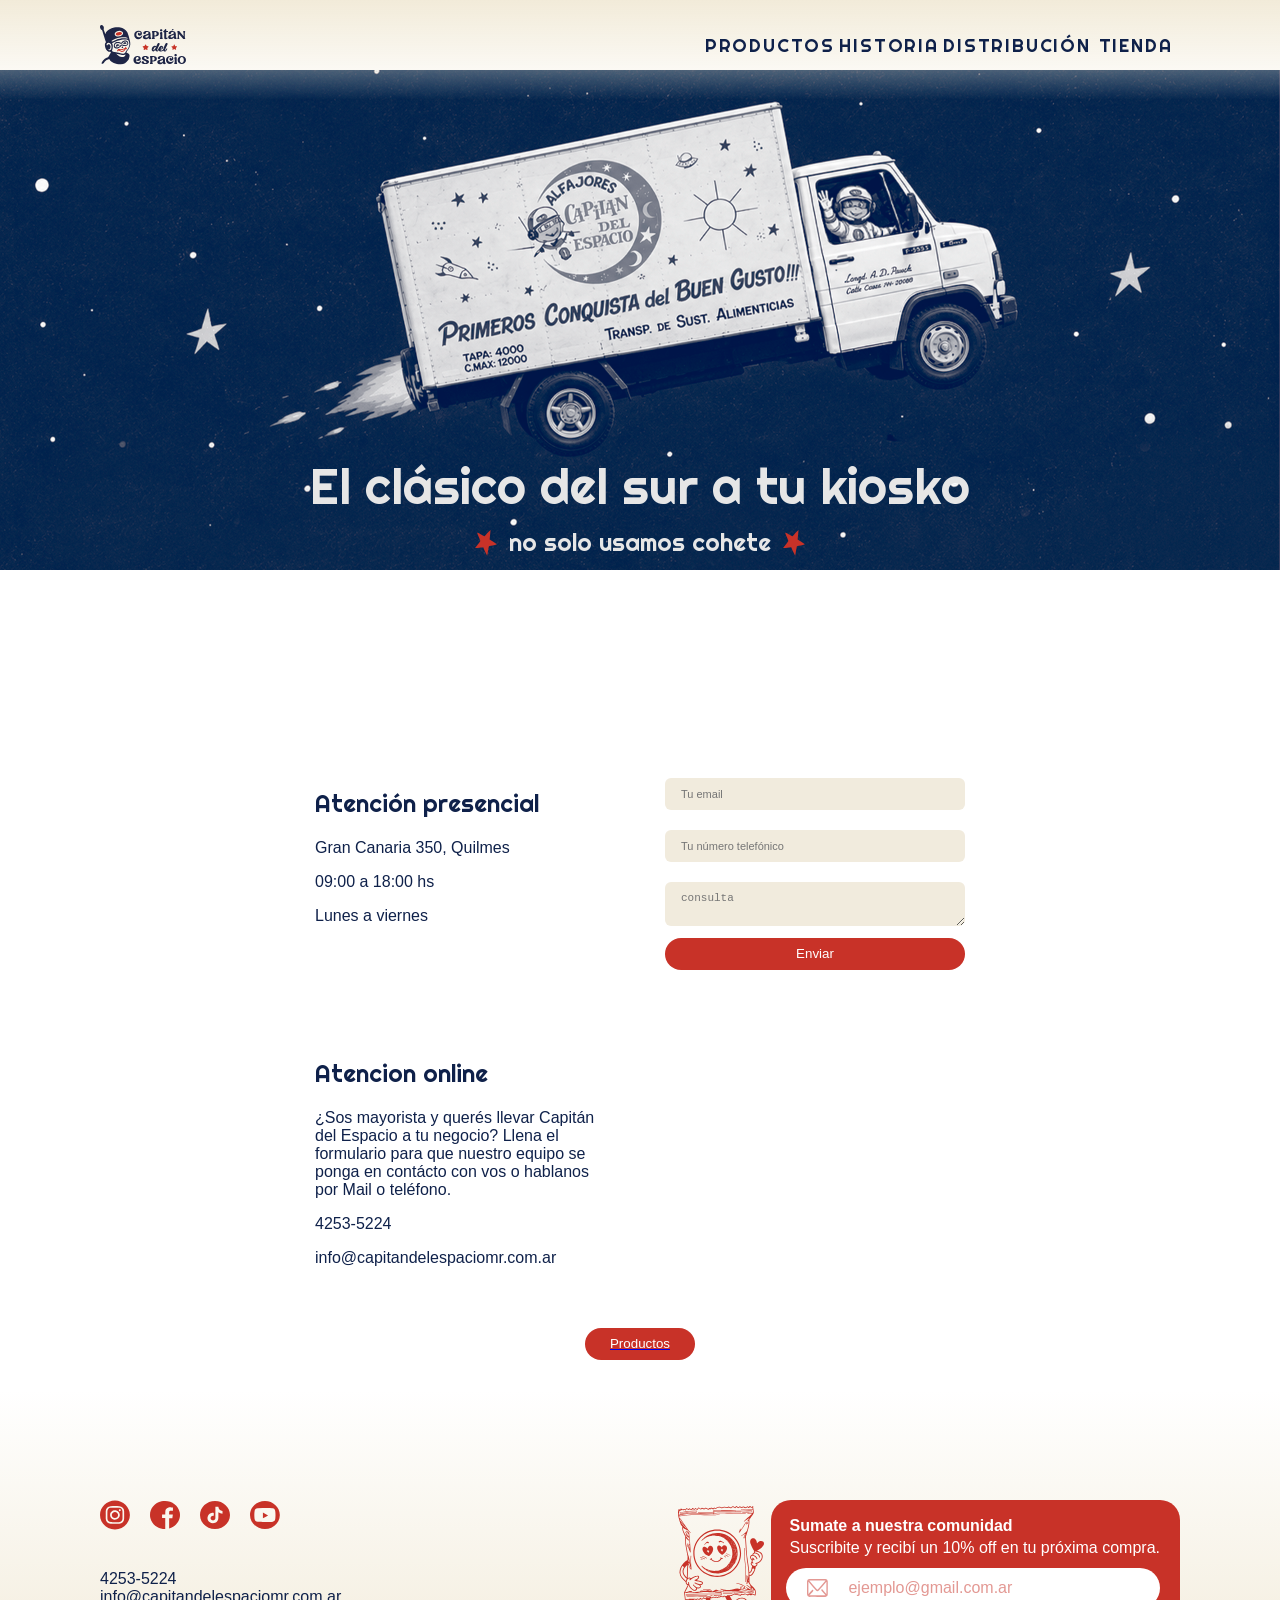
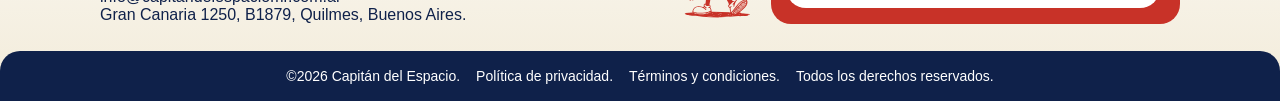
==== distribucion.html @ 0f1c4c7e "agrego pagina distribucion" ====
<!DOCTYPE html>
<html lang="es">

<head>
    <meta charset="UTF-8">
    <meta name="viewport" content="width=device-width, initial-scale=1">
    <title>Registro | Capitán del Espacio</title>
    <link rel="stylesheet" href="estilos.css">
    <link rel="icon" type="image/x-icon" href="images/favicon-cde.ico">
</head>

<body class="distribucion">

    <header class="encabezado" id="encabezado">
        <div class="encabezado-interior">

            <!-- Menú hamburguesa (responsive) -->
            <input class="encabezado-casilla" type="checkbox" id="casilla-menu" aria-controls="panel">
            <label class="encabezado-menu" for="casilla-menu" aria-label="Abrir o cerrar menú"></label>

            <!-- Logo -->
            <a class="encabezado-logo" href="index.html" aria-label="Capitán del Espacio - Inicio">
                <img src="images/svg/logo-header.svg" alt="Capitán del Espacio" width="129" height="60">
            </a>

            <!-- navegación-->
            <div class="panel" id="panel">
                <!-- Navegación -->
                <nav class="navegacion" aria-label="Principal">
                    <ul class="navegacion-lista">
                        <!-- acá después hay que cambiar el href por los archivos de productos, historia y distribución -->
                        <li><a class="navegacion-enlace navegacion-enlace-productos" href="#">Productos</a></li>
                        <li><a class="navegacion-enlace navegacion-enlace-historia" href="#">Historia</a></li>
                        <li><a class="navegacion-enlace navegacion-enlace-distribucion" href="#">Distribución</a></li>
                        <li><a class="navegacion-enlace navegacion-enlace-tienda" href="tienda.html">Tienda</a></li>
                    </ul>
                </nav>
            </div>
    </header>

    <main>
        <section class="hero-distribucion">
            <img class="hero-distribucion-imagen" src="images/distribucion/distribución.png" alt="distribucion"
                width="1920" height="570">
            <div class="hero-distribucion-titulos">
                <h1 class="hero-distribucion-titulo"> El clásico del sur a tu kiosko
                </h1>
                <h2 class="hero-distribucion-subtitulo">no solo usamos cohete</h2>
            </div>
        </section>

        <section class=atencion-al-cliente>
            <article class="atencion presencial">
                <h2>Atención presencial</h2>
                <p>Gran Canaria 350, Quilmes</p>
                <p>09:00 a 18:00 hs</p>
                <p>Lunes a viernes</p>
            </article>
            <article class="form-distribucion">
                <form class="form-consulta" method="post"
                    action="mailto:info@capitandelespaciomr.com.ar?subject=email enviado desde el formulario"
                    target="_blank" enctype="text/plain">

                    <label for="Nombre"></label>
                    <input type="text" placeholder="Tu email" name="email" id="email" maxlength="30">

                    <label for="numero"> </label>
                    <input type="text" name="numero" placeholder="Tu número telefónico" id="numero" maxlength="30">

                    <Label for="consulta"></Label>
                    <textarea name="consulta" placeholder="consulta" id="Tu consulta"></textarea>

                    <button type="submit">Enviar</button>

                </form>
            </article>

            <article class="atencion-presencial">
                <h2>Atencion online</h2>
                <p>¿Sos mayorista y querés llevar Capitán del Espacio a tu negocio? Llena el formulario para que nuestro
                    equipo se ponga en contácto con vos o hablanos por Mail o teléfono.</p>
                <p>4253-5224</p>
                <p>info@capitandelespaciomr.com.ar</p>
            </article>

            <article class="mapa">
                <iframe
                    src="https://www.google.com/maps/embed?pb=!1m18!1m12!1m3!1d3257.6410158248395!2d-58.270050784568554!3d-34.716803081718595!2m3!1f0!2f0!3f0!3m2!1i1024!2i768!4f13.1!3m3!1m2!1s0x95a32e11c82b879b%3A0xffa8ea4e97c471ab!2sGran%20Canaria%20350%2C%20B1878%20Quilmes%2C%20Provincia%20de%20Buenos%20Aires!5e1!3m2!1ses-419!2sar!4v1793679943104!5m2!1ses-419!2sar"
                    width="300px" height="200" style="border:0;" allowfullscreen="" loading="lazy"
                    referrerpolicy="strict-origin-when-cross-origin">
                </iframe>
            </article>
        </section>

        <section class="productos">
            <a href="productos.html">
                <button class="button-productos">Productos</button>
            </a>
        </section>

    </main>

    <footer class="footer">
        <div class="footer-contenido">

            <!-- Redes y datos de contacto -->
            <div class="footer-info">
                <ul class="footer-redes">
                    <li><a class="footer-redes-enlace footer-redes-instagram" href="#" aria-label="Instagram"></a></li>
                    <li><a class="footer-redes-enlace footer-redes-facebook" href="#" aria-label="Facebook"></a></li>
                    <li><a class="footer-redes-enlace footer-redes-tiktok" href="#" aria-label="TikTok"></a></li>
                    <li><a class="footer-redes-enlace footer-redes-youtube" href="#" aria-label="YouTube"></a></li>
                </ul>

                <address class="footer-contacto">
                    <p>4253-5224</p>
                    <p>info@capitandelespaciomr.com.ar</p>
                    <p>Gran Canaria 1250, B1879, Quilmes, Buenos Aires.</p>
                </address>
            </div>

            <!-- Suscripción -->
            <div class="footer-suscripcion">
                <img class="footer-alfajor" src="images/svg/ilus-alfajor-footer.svg" alt="" width="93" height="121">

                <div class="footer-comunidad">
                    <p class="footer-comunidad-titulo">Sumate a nuestra comunidad</p>
                    <p class="footer-comunidad-texto">Suscribite y recibí un 10% off en tu próxima compra.</p>

                    <form class="footer-formulario" action="mailto:info@capitandelespaciomr.com.ar" method="get">
                        <input type="hidden" name="subject" value="Suscripción a la comunidad">
                        <label class="oculto-visual" for="campo-correo">Tu correo electrónico</label>
                        <input class="footer-formulario-campo" id="campo-correo" type="email" name="body"
                            placeholder="ejemplo@gmail.com.ar" autocomplete="email" required>
                    </form>
                </div>
            </div>
        </div>

        <!-- Legales -->
        <div class="footer-legales">
            <p class="footer-legales-texto">©2026 Capitán del Espacio.</p>
            <a class="footer-legales-enlace" href="#">Política de privacidad.</a>
            <a class="footer-legales-enlace" href="#">Términos y condiciones.</a>
            <a class="footer-legales-enlace" href="#">Todos los derechos reservados.</a>
        </div>
    </footer>
---- estilos.css ----
@charset "UTF-8";

/* FUENTES*/

@font-face {
  font-family: "Righteous";
  src: url("../fonts/Righteous-Regular.woff2") format("woff2"),
    url("../fonts/Righteous-Regular.ttf") format("truetype");
  font-weight: 400;
  font-display: swap;
}

@font-face {
  font-family: "Inter";
  src: url("tp4/fonts/Inter-Regular.woff2") format("woff2"),
    url("tp4/fonts/Inter-Regular.ttf") format("truetype");
  font-weight: 400;
  font-display: swap;
}

@font-face {
  font-family: "Inter";
  src: url("tp4/fonts/Inter-SemiBold.woff2") format("woff2"),
    url("tp4/fonts/Inter-SemiBold.ttf") format("truetype");
  font-weight: 600;
  font-display: swap;
}




/* GENERALES */

* {
  box-sizing: border-box;
}

/*el body sin margin ni padding y background blanco*/
body {
  margin: 0;
  padding-top: 0;
  background: #FFFFFF;
  color: #0F214A;
  font-family: "Inter", sans-serif;
  font-size: 16px;
}

/*tamaños de las tipos*/
h1 {
  font-family: "Righteous", sans-serif;
  font-weight: 400;
  font-size: 50px;
  line-height: 50px;
}

h2 {
  font-family: "Righteous", sans-serif;
  font-weight: 400;
  font-size: 24px;
  line-height: normal;
}

h3 {
  font-family: "Inter", sans-serif;
  font-weight: 600;
  font-size: 22px;
  line-height: normal;
}

h4 {
  font-family: "Inter", sans-serif;
  font-weight: 400;
  font-size: 20px;
  line-height: 32px;
}

p,
.buscador-campo {
  font-family: "Inter", sans-serif;
  font-weight: 400;
  font-size: 16px;
  line-height: normal;
}

.oculto-visual {
  position: absolute;
  width: 1px;
  height: 1px;
  overflow: hidden;
  clip-path: inset(50%);
  white-space: nowrap;
  border: 0;
}




/* ----- HEADER -----*/

.encabezado {
  position: fixed;
  top: 0;
  left: 0;
  width: 100%;
  z-index: 100;
  padding: 15px 7.8% 25px;
  background: linear-gradient(to bottom, #F2EBD9, rgba(242, 235, 217, 0));
}

.encabezado-interior {
  display: flex;
  justify-content: space-between;
  align-items: center;
  min-height: 60px;
  gap: 1.5%;
}

.encabezado-logo {
  display: block;
  flex: 0 1 8%;
  max-width: 129px;
  line-height: 0;
}

.encabezado-logo img {
  display: block;
  width: 100%;
  height: auto;
}

/* casilla y botón hamburguesa: solo para el mobile */
.encabezado-casilla {
  position: absolute;
  width: 1px;
  height: 1px;
  opacity: 0;
  pointer-events: none;
}

.encabezado-menu {
  display: none;
}

.panel {
  display: contents;
}

/* nav */

.navegacion {
  flex: 0 1 44%;
}

.navegacion-lista {
  display: flex;
  justify-content: space-between;
  /* gap: 3%; */
  margin: 0;
  padding: 0;
  list-style: none;
}

.navegacion-lista li {
  display: contents;
}

.navegacion-enlace {
  display: flex;
  align-items: center;
  justify-content: center;
  height: 50px;
  font-family: "Righteous", sans-serif;
  font-size: 18px;
  letter-spacing: 0.1em;
  text-transform: uppercase;
  text-decoration: none;
  color: #0F214A;
  background: none no-repeat center / 100% 100%;
  outline: none;
}

.navegacion-enlace:active,
.navegacion-enlace[aria-current="page"] {
  color: #C83228;
}

.navegacion-enlace-productos {
  flex: 0 1 152px;
  /*width: 152px;*/
}

/* hover nav azul */
.navegacion-enlace-productos:hover,
.navegacion-enlace-productos:focus-visible {
  background-image: url("images/svg/nav-productos.svg");
}

/* hover nav rojo */
.navegacion-enlace-productos:active,
.navegacion-enlace-productos[aria-current="page"] {
  background-image: url("images/svg/nav-productos-rojo.svg");
}

.navegacion-enlace-historia {
  flex: 0 1 129px;
}

/* hover azul */
.navegacion-enlace-historia:hover,
.navegacion-enlace-historia:focus-visible {
  background-image: url("images/svg/nav-historia.svg");
}

/* hover rojo */
.navegacion-enlace-historia:active,
.navegacion-enlace-historia[aria-current="page"] {
  background-image: url("images/svg/nav-historia-rojo.svg");
}

.navegacion-enlace-distribucion {
  flex: 0 1 176.5px;
}

/* hover azul */
.navegacion-enlace-distribucion:hover,
.navegacion-enlace-distribucion:focus-visible {
  background-image: url("images/svg/nav-distribucion.svg");
}

/* hover rojo */
.navegacion-enlace-distribucion:active,
.navegacion-enlace-distribucion[aria-current="page"] {
  background-image: url("images/svg/nav-distribucion-rojo.svg");
}

.navegacion-enlace-tienda {
  flex: 0 1 106.5px;
}

/* hover azul */
.navegacion-enlace-tienda:hover,
.navegacion-enlace-tienda:focus-visible {
  background-image: url("images/svg/nav-tienda.svg");
}

/* hover rojo */
.navegacion-enlace-tienda:active,
.navegacion-enlace-tienda[aria-current="page"] {
  background-image: url("images/svg/nav-tienda-rojo.svg");
}

/* buscador */
.buscador {
  position: relative;
  flex: 0 1 20%;
  min-width: 60px;
}

.buscador-campo {
  width: 100%;
  height: 34px;
  padding: 0 44px 0 18px;
  border: 0;
  border-radius: 999px;
  background: #FFFFFF;
  color: #0F214A;
  outline: none;
  appearance: none;
}

.buscador-campo::-webkit-search-cancel-button {
  display: none;
}

.buscador-campo:focus-visible {
  box-shadow: 0 0 0 3px #F2EBD9;
}

.buscador-boton {
  position: absolute;
  top: 0;
  right: 0;
  width: 44px;
  height: 34px;
  display: grid;
  place-items: center;
  padding: 0;
  border: 0;
  background: url("images/svg/lupa.svg") center / 19px 18px no-repeat;
  color: #0F214A;
  cursor: pointer;
}

/* botones registro / carrito */
.acciones {
  display: flex;
  justify-content: space-between;
  flex: 0 1 110px;
}

.acciones-boton {
  width: 40px;
  height: 40px;
  border: 2px solid #F2EBD9;
  border-radius: 50%;
  background-color: #FFFFFF;
  background-repeat: no-repeat;
  background-position: center;
  background-size: 20px 20px;
  transition: background-color 0.2s ease;
}

.acciones-boton:hover,
.acciones-boton:focus-visible {
  background-color: #0F214A;
}

.acciones-boton:focus-visible {
  outline: 2px solid #0F214A;
  outline-offset: 3px;
}

/* registro */
.acciones-boton-registro {
  background-image: url("images/svg/registro.svg");
}

/* hover registro */
.acciones-boton-registro:hover,
.acciones-boton-registro:focus-visible {
  background-image: url("images/svg/registro-hover.svg");
}

/* carrito */
.acciones-boton-carrito {
  background-image: url("images/svg/carrito.svg");
}

/* hover carrito */
.acciones-boton-carrito:hover,
.acciones-boton-carrito:focus-visible {
  background-image: url("images/svg/carrito-hover.svg");
}




/* ----- FOOTER -----*/

.footer {
  padding-top: 110px;
  background: linear-gradient(to top, #F2EBD9, rgba(242, 235, 217, 0));
}

.footer p {
  margin: 0;
}

.footer-contenido {
  display: flex;
  justify-content: space-between;
  gap: 2%;
  padding: 0 7.8125% 27px;
}

/* redes y contacto */
.footer-info {
  display: flex;
  flex-direction: column;
  justify-content: space-between;
}

.footer-redes {
  display: flex;
  gap: 20px;
  margin: 0;
  padding: 0;
  list-style: none;
}

.footer-redes-enlace {
  display: block;
  width: 30px;
  height: 30px;
  background: no-repeat center / 100% 100%;
}

.footer-redes-enlace:focus-visible {
  outline: 2px solid #0F214A;
  outline-offset: 3px;
}

/* instagram */
.footer-redes-instagram {
  background-image: url("images/svg/instagram.svg");
}

/* hover instagram */
.footer-redes-instagram:hover,
.footer-redes-instagram:focus-visible {
  background-image: url("images/svg/instagram-hover.svg");
}

/* facebook */
.footer-redes-facebook {
  background-image: url("images/svg/facebook.svg");
}

/* hover facebook */
.footer-redes-facebook:hover,
.footer-redes-facebook:focus-visible {
  background-image: url("images/svg/facebook-hover.svg");
}

/* tiktok */
.footer-redes-tiktok {
  background-image: url("images/svg/tiktok.svg");
}

/* hover tiktok */
.footer-redes-tiktok:hover,
.footer-redes-tiktok:focus-visible {
  background-image: url("images/svg/tiktok-hover.svg");
}

/* youtube */
.footer-redes-youtube {
  background-image: url("images/svg/youtube.svg");
}

/* hover youtube */
.footer-redes-youtube:hover,
.footer-redes-youtube:focus-visible {
  background-image: url("images/svg/youtube-hover.svg");
}

.footer-contacto {
  font-style: normal;
}

/* suscripción */
.footer-suscripcion {
  display: flex;
  justify-content: space-between;
  align-items: center;
  min-width: 300px;
}

.footer-alfajor {
  display: block;
  flex: 0 1 17%;
  min-width: 0;
  height: auto;
}

.footer-comunidad {
  display: flex;
  flex-direction: column;
  min-height: 124px;
  padding: 17px 20px 14px 15px;
  border-radius: 20px;
  background: #C83228;
  color: #FFFFFF;
}

.footer-comunidad-titulo {
  padding: 0 0 4px 3px;
  font-weight: 600;
  line-height: normal;
}

.footer-comunidad-texto {
  padding-left: 3px;
}

/* input de mail */
.footer-formulario {
  position: relative;
  height: 40px;
  margin-top: 11px;
  border-radius: 999px;
  background: #FFFFFF;
}

.footer-formulario::before {
  content: "";
  position: absolute;
  top: 11px;
  left: 21px;
  width: 21px;
  height: 18px;
  background: url("images/svg/mail-footer.svg") no-repeat center / contain;
  pointer-events: none;
}

.footer-formulario-campo {
  width: 100%;
  height: 100%;
  padding: 0 20px 0 62px;
  border: 0;
  border-radius: 999px;
  background: transparent;
  color: rgba(200, 50, 40, 0.5);
  font-family: "Inter", sans-serif;
  font-weight: 400;
  font-size: 16px;
  outline: none;
}

.footer-formulario-campo::placeholder {
  color: rgba(200, 50, 40, 0.5);
  opacity: 1;
}

/* legales */
.footer-legales {
  display: flex;
  justify-content: center;
  align-items: center;
  gap: 1.25%;
  height: 50px;
  border-radius: 20px 20px 0 0;
  background: #0F214A;
}

.footer-legales-texto,
.footer-legales-enlace {
  font-family: "Inter", sans-serif;
  font-weight: 400;
  font-size: 14px;
  line-height: normal;
  color: #FFFFFF;
  text-decoration: none;
}

/* hover legales */
.footer-legales-enlace:hover,
.footer-legales-enlace:focus-visible {
  text-decoration: underline;
  text-decoration-thickness: 1px;
  text-underline-offset: 4px;
  outline: none;
}


/* inicio de sesión pop-up */
.inicio-sesion {
  width: 68.5%;
  height: 88%;
  max-width: none;
  max-height: none;
  padding: 0;
  border: 0;
  border-radius: 20px;
  overflow: hidden;
  background: #F2EBD9;
  color: #0F214A;
}

.inicio-sesion[open] {
  display: grid;
  grid-template-columns: 50% 50%;
  grid-template-rows: 100%;
}

.inicio-sesion::backdrop {
  background: rgba(0, 0, 0, 0.4);
}

body:has(.inicio-sesion[open]) {
  overflow: hidden;
}

.inicio-sesion-imagen {
  display: block;
  width: 100%;
  height: 100%;
  border: 5px solid #F2EBD9;
  object-fit: cover;
}

.inicio-sesion-cerrar {
  position: absolute;
  top: 30px;
  right: 4.5455%;
  width: 30px;
  height: 30px;
  padding: 0;
  border: 0;
  background: url("images/svg/cerrar.svg") no-repeat center / 100% 100%;
  cursor: pointer;
}

.inicio-sesion-cerrar:focus-visible {
  outline: 2px solid #0F214A;
  outline-offset: 3px;
}

.inicio-sesion-contenido {
  display: flex;
  overflow-y: auto;
  padding: 30px 9%;
}

.inicio-sesion-formulario {
  width: 100%;
}

.inicio-sesion-titulo {
  margin: 0 0 24px;
  color: #C83228;
}

.inicio-sesion-google {
  position: relative;
  display: flex;
  align-items: center;
  justify-content: center;
  height: 60px;
  border-radius: 999px;
  background-color: #FFFFFF;
  box-shadow: 3px 4px 4px rgba(0, 0, 0, 0.25);
  color: #0F214A;
  text-decoration: none;
  transition: background-color 0.2s ease;
}

.inicio-sesion-google:hover,
.inicio-sesion-google:focus-visible {
  background-color: #E6E6E6;
}

.inicio-sesion-google:focus-visible {
  outline: 2px solid #0F214A;
  outline-offset: 3px;
}


.inicio-sesion-contenido {
  display: flex;
  overflow-y: auto;
  padding: 120px 7%;
}

.inicio-sesion-formulario {
  width: 100%;
  margin: auto 0;
}

.inicio-sesion-superior {
  width: 95%;
  margin: 0 auto;
}

.inicio-sesion-titulo {
  margin: 0 0 24px;
  color: #C83228;
}

.inicio-sesion-google {
  position: relative;
  display: flex;
  align-items: center;
  justify-content: center;
  height: 60px;
  border-radius: 999px;
  background-color: #FFFFFF;
  box-shadow: 3px 4px 4px rgba(0, 0, 0, 0.25);
  color: #0F214A;
  text-decoration: none;
  transition: background-color 0.2s ease;
}

.inicio-sesion-google:hover,
.inicio-sesion-google:focus-visible {
  background-color: #E6E6E6;
}

.inicio-sesion-google:focus-visible {
  outline: 2px solid #0F214A;
  outline-offset: 3px;
}

.inicio-sesion-google-logo {
  position: absolute;
  top: 19px;
  left: 40px;
  width: 21.5px;
  height: 21.5px;
}

.inicio-sesion-google-texto {
  margin: 0;
}

.inicio-sesion-linea {
  height: 3px;
  margin: 50px 0;
  border: 0;
  border-radius: 3px;
  background: #C83228;
}

.inicio-sesion-titulo+.inicio-sesion-campos {
  margin-top: 30px;
}

.inicio-sesion-grupo+.inicio-sesion-grupo {
  margin-top: 30px;
}

.inicio-sesion-etiqueta {
  display: block;
  margin: 0 0 15px;
}

.inicio-sesion-entrada {
  display: block;
  width: 100%;
  height: 60px;
  padding: 0 20px 0 86px;
  border: 0;
  border-radius: 999px;
  background-color: #FFFFFF;
  background-repeat: no-repeat;
  box-shadow: 3px 4px 4px rgba(0, 0, 0, 0.25);
  color: #0F214A;
  font-family: "Inter", sans-serif;
  font-weight: 400;
  font-size: 20px;
  outline: none;
}

.inicio-sesion-entrada::placeholder {
  color: rgba(15, 33, 74, 0.5);
  opacity: 1;
}

.inicio-sesion-entrada:focus {
  outline: 2px solid #C83228;
  outline-offset: 2px;
}

.inicio-sesion-entrada-email {
  background-image: url("images/svg/mail.svg");
  background-position: 26px center;
  background-size: 30px 19.5px;
}

.inicio-sesion-entrada-clave {
  background-image: url("images/svg/candado.svg");
  background-position: 40px center;
  background-size: 16.3px 22.4px;
}

.inicio-sesion-olvido {
  display: block;
  margin-top: 17px;
  text-align: right;
  font-family: "Inter", sans-serif;
  font-weight: 600;
  font-size: 20px;
  color: #0F214A;
  text-decoration: none;
}

.inicio-sesion-boton {
  display: flex;
  align-items: center;
  justify-content: center;
  height: 60px;
  margin-top: 50px;
  border-radius: 999px;
  background-color: #C83228;
  box-shadow: 3px 4px 4px rgba(0, 0, 0, 0.25);
  color: #FFFFFF;
  font-family: "Inter", sans-serif;
  font-weight: 600;
  font-size: 20px;
  text-decoration: none;
}

.inicio-sesion-boton:active {
  background-color: #A02820;
}

.inicio-sesion-boton:focus-visible {
  outline: 2px solid #0F214A;
  outline-offset: 3px;
}

/* crear cuenta */
.inicio-sesion-cuenta {
  margin: 10px 0 0;
  text-align: center;
  color: #C83228;
}

.inicio-sesion-crear {
  font-family: "Inter", sans-serif;
  font-weight: 600;
  font-size: 20px;
  color: #C83228;
  text-decoration: none;
}

.inicio-sesion-crear:hover,
.inicio-sesion-crear:focus-visible {
  text-decoration: underline;
  text-decoration-thickness: 2px;
  text-underline-offset: 4px;
  outline: none;
}




/* ----- TIENDA -----*/

.hero-tienda {
  display: grid;
  width: 100%;
  margin-top: 120px;
}

.hero-tienda-imagen {
  grid-area: 1 / 1;
  display: block;
  width: 100%;
  height: auto;
}

.hero-tienda-textos {
  grid-area: 1 / 1;
  display: flex;
  flex-direction: column;
  justify-content: center;
  align-items: center;
  gap: 28px;
  padding: 0 8%;
  text-align: center;
}

.hero-tienda-titulo {
  margin: 0;
  letter-spacing: 0.15em;
  text-transform: uppercase;
  color: #F2EBD9;
}

.hero-tienda-destacado {
  font-weight: 400;
  color: #C83228;
}

.hero-tienda-subtitulo {
  display: flex;
  justify-content: center;
  align-items: center;
  gap: 15px;
  margin: 0;
  letter-spacing: 0.25em;
  text-transform: uppercase;
  color: #F2EBD9;
}

/* estrellas */
.hero-tienda-subtitulo::before,
.hero-tienda-subtitulo::after {
  content: "";
  flex-shrink: 0;
  width: 26px;
  height: 26px;
  background: url("images/svg/estrella.svg") no-repeat center / contain;
}

/* merch */

.merch {
  margin-top: 75px;
  padding: 0 8%;
}

.merch-ruta {
  margin: 0 0 30px;
}

.merch-titulo {
  margin: 0 0 60px;
  color: #C83228;
}

.merch-productos {
  display: grid;
  grid-template-columns: repeat(4, 1fr);
  gap: 60px 3.7%;
}

/* ficha de producto */
.merch-producto {
  display: flex;
  flex-direction: column;
}

/* imagen: la segunda foto queda encima, invisible, y aparece en el hover */
.merch-producto-imagen {
  display: grid;
  margin-bottom: 30px;
  border-radius: 20px;
  overflow: hidden;
  box-shadow: 0 4px 8px rgba(0, 0, 0, 0.25);
}

.merch-producto-foto,
.merch-producto-foto-hover {
  grid-area: 1 / 1;
  display: block;
  width: 100%;
  height: auto;
}

.merch-producto-foto-hover {
  opacity: 0;
  transition: opacity 0.2s ease;
}

.merch-producto-imagen:hover .merch-producto-foto-hover,
.merch-producto-imagen:focus-visible .merch-producto-foto-hover {
  opacity: 1;
}

.merch-producto-imagen:focus-visible {
  outline: 2px solid #0F214A;
  outline-offset: 3px;
}

/* textos */
.merch-producto-nombre {
  margin: 0 0 17px;
}

.merch-producto-precio {
  margin: 0 0 17px;
}

.merch-producto-transferencia {
  max-width: 80%;
  margin: 0 0 30px;
  font-size: 20px;
  line-height: 24px;
}

.merch-producto-descuento {
  font-weight: 400;
  color: #C83228;
}

/* botón comprar */
.merch-producto-boton {
  display: inline-flex;
  align-items: center;
  justify-content: center;
  align-self: flex-start;
  height: 42px;
  padding: 0 33px;
  border-radius: 999px;
  background-color: #C83228;
  box-shadow: 3px 4px 4px rgba(0, 0, 0, 0.25);
  color: #FFFFFF;
  font-family: "Inter", sans-serif;
  font-weight: 600;
  font-size: 20px;
  text-decoration: none;
}

.merch-producto-boton:active {
  background-color: #A02820;
}

.merch-producto-boton:focus-visible {
  outline: 2px solid #0F214A;
  outline-offset: 3px;
}

/* botones*/
.section-botones {
  display: grid;
  grid-template-columns: repeat(2, 1fr);
  gap: 3.7%;
  padding: 150px 8%;
  background: linear-gradient(to bottom, #FFFFFF, #F2EBD9, #FFFFFF);
}

.section-botones-boton {
  display: grid;
  border-radius: 20px;
  overflow: hidden;
  text-decoration: none;
}

.section-botones-boton:focus-visible {
  outline: 2px solid #0F214A;
  outline-offset: 3px;
}

.section-botones-imagen {
  grid-area: 1 / 1;
  display: block;
  width: 100%;
  height: auto;
  transition: transform 0.3s ease;
}

.section-botones-titulo {
  grid-area: 1 / 1;
  position: relative;
  align-self: center;
  justify-self: center;
  margin: 0;
  letter-spacing: 0.1em;
  text-align: center;
  text-transform: uppercase;
  color: #F2EBD9;
  transition: letter-spacing 0.3s ease;
}

/* hover */
.section-botones-boton:hover .section-botones-imagen,
.section-botones-boton:focus-visible .section-botones-imagen {
  transform: scale(1.1);
}

.section-botones-boton:hover .section-botones-titulo,
.section-botones-boton:focus-visible .section-botones-titulo {
  letter-spacing: 0.15em;
}

/* preguntas frecuentes */

.preguntas-frecuentes {
  padding: 0 8%;
}

.preguntas-frecuentes-titulo {
  margin: 0 0 60px;
  color: #C83228;
  text-transform: uppercase;
}

.preguntas-frecuentes-contenido {
  display: grid;
  grid-template-columns: 62% 1fr;
}

.preguntas-frecuentes-lista {
  display: flex;
  flex-direction: column;
  gap: 30px;
}

.preguntas-frecuentes-ilustracion {
  justify-self: end;
  align-self: start;
  width: 78%;
  height: auto;
}

/* tarjeta */
.preguntas-frecuentes-item {
  border-radius: 45px;
  background: #F2EBD9;
}

.preguntas-frecuentes-pregunta {
  display: flex;
  align-items: center;
  justify-content: space-between;
  gap: 20px;
  min-height: 87px;
  padding: 0 30px;
  border-radius: 45px;
  list-style: none;
  cursor: pointer;
}

.preguntas-frecuentes-pregunta::-webkit-details-marker {
  display: none;
}

.preguntas-frecuentes-pregunta:focus-visible {
  outline: 2px solid #0F214A;
  outline-offset: 3px;
}

.preguntas-frecuentes-pregunta-texto {
  margin: 0;
}

/* flecha */
.preguntas-frecuentes-pregunta::after {
  content: "";
  flex-shrink: 0;
  width: 30px;
  height: 15px;
  background: url("images/svg/flecha-acordeon.svg") no-repeat center / contain;
  transition: transform 0.2s ease;
}

.preguntas-frecuentes-item[open] .preguntas-frecuentes-pregunta::after {
  transform: rotate(180deg);
}

/* respuesta */
.preguntas-frecuentes-respuesta {
  margin: 0;
  padding: 0 60px 30px 30px;
}





/* ------ PRODUCTO MUG ------ */

.producto-mug {
  position: relative;
  padding: 75px 8% 75px;
  margin-top: 60px;
}

.producto-mug-ilustracion {
  position: absolute;
  top: 150px;
  right: 0;
  width: 25%;
  height: 850px;
  object-fit: cover;
  object-position: left top;
}

.producto-mug-contenido {
  position: relative;
}

.producto-mug-ruta {
  margin: 0 0 30px;
}

.producto-mug-articulos {
  display: grid;
  grid-template-columns: 48.7% 1fr;
  column-gap: 6.6%;
  align-items: start;
}

/* article carrusel-mug */
.carrusel-mug {
  position: relative;
  aspect-ratio: 1 / 1;
  border-radius: 20px;
  overflow: hidden;
}

.carrusel-mug-pista {
  display: flex;
  height: 100%;
  overflow-x: auto;
  scroll-snap-type: x mandatory;
  scrollbar-width: none;
}

.carrusel-mug-pista::-webkit-scrollbar {
  display: none;
}

.carrusel-mug-video,
.carrusel-mug-imagen {
  flex: 0 0 100%;
  width: 100%;
  height: 100%;
  object-fit: cover;
  scroll-snap-align: start;
}

.carrusel-mug-video {
  cursor: pointer;
}

/* flechas */
.carrusel-mug-flechas {
  position: absolute;
  top: 0;
  right: 0;
  bottom: 0;
  left: 0;
  display: flex;
  justify-content: space-between;
  align-items: center;
  padding: 0 3.5%;
  pointer-events: none;
}

.carrusel-mug-flecha {
  width: 50px;
  height: 50px;
  padding: 0;
  border: 0;
  background: url("images/svg/flecha-carrusel-mug.svg") no-repeat center / 100% 100%;
  cursor: pointer;
  pointer-events: auto;
}

.carrusel-mug-flecha:hover,
.carrusel-mug-flecha:focus-visible {
  background-image: url("images/svg/flecha-carrusel-mug-hover.svg");
}

.carrusel-mug-flecha:focus-visible {
  outline: 2px solid #FFFFFF;
  outline-offset: 3px;
}

.carrusel-mug-flecha-anterior {
  transform: rotate(180deg);
}

/* article precio-mug */
.precio-mug-titulo {
  margin: 0 0 8px;
  color: #C83228;
}

.precio-mug-subtitulo {
  margin: 0 0 30px;
}

.precio-mug-precio {
  margin: 0 0 12px;
}

.precio-mug-transferencia {
  margin: 0 0 12px;
  font-size: 20px;
  line-height: 24px;
}

.precio-mug-destacado {
  font-weight: 400;
  color: #C83228;
}

/* unidades + botón comprar */
.precio-mug-acciones {
  display: flex;
  align-items: center;
  gap: 35px;
  margin-top: 43px;
  margin-bottom: 30px;
}

.precio-mug-unidades {
  display: flex;
  justify-content: space-between;
  align-items: center;
  width: 200px;
  height: 59px;
  padding: 0 10px;
  border-radius: 999px;
  background: #F4D6D4;
}

.precio-mug-menos,
.precio-mug-mas {
  width: 39px;
  height: 39px;
  padding: 0;
  border: 0;
  background: no-repeat center / 100% 100%;
  cursor: pointer;
}

.precio-mug-menos {
  background-image: url("images/svg/menos.svg");
}

.precio-mug-menos:hover,
.precio-mug-menos:focus-visible {
  background-image: url("images/svg/menos-hover.svg");
}

.precio-mug-mas {
  background-image: url("images/svg/mas.svg");
}

.precio-mug-mas:hover,
.precio-mug-mas:focus-visible {
  background-image: url("images/svg/mas-hover.svg");
}

.precio-mug-menos:focus-visible,
.precio-mug-mas:focus-visible {
  outline: 2px solid #0F214A;
  outline-offset: 3px;
}

.precio-mug-cantidad {
  font-family: "Inter", sans-serif;
  font-weight: 600;
  font-size: 20px;
  color: #0F214A;
}

/* botón comprar */
.precio-mug-boton {
  display: inline-flex;
  align-items: center;
  justify-content: center;
  height: 42px;
  padding: 0 33px;
  border-radius: 999px;
  background-color: #C83228;
  box-shadow: 3px 4px 4px rgba(0, 0, 0, 0.25);
  color: #FFFFFF;
  font-family: "Inter", sans-serif;
  font-weight: 600;
  font-size: 20px;
  text-decoration: none;
}

.precio-mug-boton:active {
  background-color: #A02820;
}

.precio-mug-boton:focus-visible {
  outline: 2px solid #0F214A;
  outline-offset: 3px;
}

.precio-mug-nota {
  max-width: 57%;
  margin: 0 0 40px;
  color: #C83228;
}

.precio-mug-estrella {
  display: block;
  margin-bottom: 40px;
}

.precio-mug-descripcion-titulo {
  margin: 0 0 5px;
}

.precio-mug-descripcion {
  margin: 0;
  font-size: 20px;
  line-height: 32px;
}

/* section también */
.tambien {
  padding: 0 8% 100px;
}

.tambien-titulo {
  margin: 0 0 50px;
  color: #C83228;
}

.tambien-productos {
  display: flex;
  justify-content: space-between;
}

/*  ficha de producto */
.tambien-producto {
  display: flex;
  flex-direction: column;
  width: 16.9753%;
}

/* imagen con hover */
.tambien-producto-imagen {
  display: grid;
  margin-bottom: 26px;
  border-radius: 20px;
  overflow: hidden;
  box-shadow: 0 4px 8px rgba(0, 0, 0, 0.25);
}

.tambien-producto-foto,
.tambien-producto-foto-hover {
  grid-area: 1 / 1;
  display: block;
  width: 100%;
  height: auto;
  aspect-ratio: 1 / 1;
  object-fit: cover;
}

.tambien-producto-foto-hover {
  opacity: 0;
  transition: opacity 0.2s ease;
}

.tambien-producto-imagen:hover .tambien-producto-foto-hover,
.tambien-producto-imagen:focus-visible .tambien-producto-foto-hover {
  opacity: 1;
}

.tambien-producto-imagen:focus-visible {
  outline: 2px solid #0F214A;
  outline-offset: 3px;
}

/* textos */
.tambien-producto-nombre {
  margin: 0 0 17px;
}

.tambien-producto-precio {
  margin: 0 0 17px;
}

.tambien-producto-transferencia {
  width: calc(100% + 15px);
  margin: 0 0 26px;
  font-size: 20px;
  line-height: 24px;
}

.tambien-producto-descuento {
  font-weight: 400;
  color: #C83228;
}

/* botón comprar */
.tambien-producto-boton {
  display: inline-flex;
  align-items: center;
  justify-content: center;
  align-self: flex-start;
  width: 150px;
  height: 45px;
  border-radius: 999px;
  background-color: #C83228;
  box-shadow: 3px 4px 4px rgba(0, 0, 0, 0.25);
  color: #FFFFFF;
  font-family: "Inter", sans-serif;
  font-weight: 600;
  font-size: 20px;
  text-decoration: none;
  margin-top: auto;
}

.tambien-producto-boton:active {
  background-color: #A02820;
}

.tambien-producto-boton:focus-visible {
  outline: 2px solid #0F214A;
  outline-offset: 3px;
}





/* dejar esto al final de todo */
/*quedo muy feo pero para arrancar va bien*/
/* MOBILE*/
@media (max-width: 500px) {

  /*----- FUENTES -----*/
  h1 {
    font-size: 20px;
    line-height: 18px;
  }

  h2 {
    font-size: 16px;
  }

  h3 {
    font-size: 16px;
  }

  h4 {
    font-size: 15px;
    line-height: 24px;
  }

  p,
  .buscador-campo {
    font-size: 14px;
  }

  /*----- HEADER -----*/
  body {
    padding-top: 85px;
  }

  .encabezado {
    padding: 15px 5% 25px;
  }

  .encabezado-interior {
    display: grid;
    grid-template-columns: 40px 1fr auto;
    column-gap: 12px;
  }

  .encabezado-logo {
    justify-self: center;
  }

  .encabezado-logo img {
    width: 97px;
    height: auto;
  }

  /* botón hamburguesa */
  .encabezado-menu {
    position: relative;
    display: block;
    width: 40px;
    height: 40px;
    border-radius: 50%;
    background:
      linear-gradient(#0F214A, #0F214A) center / 22px 2px no-repeat,
      #FFFFFF;
    cursor: pointer;
    transition: background-size 0.2s ease;
  }

  .encabezado-menu::before,
  .encabezado-menu::after {
    content: "";
    position: absolute;
    left: 9px;
    width: 22px;
    height: 2px;
    border-radius: 2px;
    background: #0F214A;
    transition: top 0.2s ease, transform 0.2s ease;
  }

  .encabezado-menu::before {
    top: 12px;
  }

  .encabezado-menu::after {
    top: 26px;
  }

  .encabezado-casilla:checked+.encabezado-menu {
    background-size: 0 2px, auto;
  }

  .encabezado-casilla:checked+.encabezado-menu::before {
    top: 19px;
    transform: rotate(45deg);
  }

  .encabezado-casilla:checked+.encabezado-menu::after {
    top: 19px;
    transform: rotate(-45deg);
  }

  .encabezado-casilla:focus-visible+.encabezado-menu {
    outline: 2px solid #0F214A;
    outline-offset: 3px;
  }

  /* panel desplegable con nav + buscador */
  .panel {
    display: none;
    position: absolute;
    top: 100%;
    left: 0;
    right: 0;
    padding: 10px 5% 20px;
    background: #F2EBD9;
  }

  .encabezado-casilla:checked~.panel {
    display: block;
  }

  .encabezado:has(.encabezado-casilla:checked) {
    background: #F2EBD9;
  }

  .navegacion-lista {
    flex-direction: column;
    gap: 0;
  }

  .navegacion-enlace {
    justify-content: flex-start;
    width: auto;
    height: auto;
    padding: 14px 0;
    font-size: 16px;
  }

  .navegacion-enlace:hover,
  .navegacion-enlace:focus-visible,
  .navegacion-enlace:active,
  .navegacion-enlace[aria-current="page"] {
    background-image: none;
  }

  .buscador {
    width: 100%;
    margin-top: 12px;
  }

  .buscador-campo {
    height: 40px;
  }

  .buscador-boton {
    height: 40px;
  }

  /* inicio sesion */

  .inicio-sesion {
    width: 92%;
  }

  .inicio-sesion[open] {
    grid-template-columns: 100%;
  }

  .inicio-sesion-imagen {
    display: none;
  }

  .inicio-sesion-cerrar {
    top: 20px;
    right: 6%;
  }

  .inicio-sesion-contenido {
    padding: 40px 6% 30px;
  }

  .inicio-sesion-superior,
  .inicio-sesion-boton {
    width: 100%;
  }

  .inicio-sesion-google,
  .inicio-sesion-entrada,
  .inicio-sesion-boton {
    height: 50px;
  }

  .inicio-sesion-google-logo {
    top: 14px;
    left: 20px;
  }

  .inicio-sesion-entrada {
    padding-left: 70px;
    font-size: 14px;
  }

  .inicio-sesion-entrada-email {
    background-position: 16px center;
  }

  .inicio-sesion-entrada-clave {
    background-position: 24px center;
  }

  .inicio-sesion-olvido {
    font-size: 14px;
  }

  .inicio-sesion-boton {
    font-size: 16px;
  }

  .inicio-sesion-crear {
    font-size: 15px;
  }

  .inicio-sesion-linea {
    margin: 40px 0;
  }


  /*----- TIENDA: HERO -----*/
  .hero-tienda-imagen {
    height: 320px;
    object-fit: cover;
  }

  .hero-tienda-textos {
    gap: 20px;
    padding: 40px 5%;
  }

  .hero-tienda-subtitulo {
    gap: 8px;
    letter-spacing: 0.15em;
  }

  .hero-tienda-subtitulo::before,
  .hero-tienda-subtitulo::after {
    width: 18px;
    height: 18px;
  }

  /*----- TIENDA: MERCH -----*/
  .merch {
    padding: 0 5%;
  }

  .merch-productos {
    grid-template-columns: 1fr;
    gap: 40px;
  }

  .merch-producto-transferencia {
    max-width: 100%;
  }

  /*----- TIENDA: SECTION BOTONES -----*/
  .section-botones {
    grid-template-columns: 1fr;
    gap: 20px;
    padding: 75px 5%;
  }

  /*----- TIENDA: PREGUNTAS FRECUENTES -----*/
  .preguntas-frecuentes {
    padding: 0 5%;
  }

  .preguntas-frecuentes-contenido {
    grid-template-columns: 1fr;
    gap: 30px;
  }

  .preguntas-frecuentes-item,
  .preguntas-frecuentes-pregunta {
    border-radius: 35px;
  }

  .preguntas-frecuentes-pregunta {
    min-height: 70px;
    padding: 15px 20px;
  }

  .preguntas-frecuentes-respuesta {
    padding: 0 20px 24px;
  }

  .preguntas-frecuentes-ilustracion {
    justify-self: center;
    width: 70%;
  }

  /*----- FICHA PRODUCTO MUG -----*/
  .producto-mug {
    padding: 40px 5% 0;
  }

  .producto-mug-ilustracion {
    display: none;
  }

  .producto-mug-articulos {
    grid-template-columns: 1fr;
    gap: 40px;
  }

  .precio-mug-acciones {
    flex-wrap: wrap;
    gap: 20px 25px;
  }

  .precio-mug-nota {
    max-width: 100%;
  }

  .merch-producto-transferencia {
    max-width: 100%;
    font-size: 14px;
    line-height: 20px;
  }

  .merch-producto-boton {
    height: 40px;
    padding: 0 28px;
    font-size: 16px;
  }

  .precio-mug-transferencia {
    font-size: 14px;
    line-height: 20px;
  }

  .precio-mug-cantidad {
    font-size: 16px;
  }

  .precio-mug-boton {
    height: 40px;
    padding: 0 28px;
    font-size: 16px;
  }

  .precio-mug-descripcion {
    font-size: 14px;
    line-height: 24px;
  }

  /* también */
  .tambien {
    margin-top: 75px;
    padding: 0 5% 75px;
  }

  .tambien-productos {
    flex-direction: column;
    gap: 40px;
  }

  .tambien-producto {
    width: 100%;
  }

  .tambien-producto-transferencia {
    width: 100%;
    font-size: 14px;
    line-height: 20px;
  }

  .tambien-producto-boton {
    width: 130px;
    height: 40px;
    font-size: 16px;
  }

  /*----- FOOTER -----*/
  .footer {
    padding-top: 60px;
  }

  .footer-contenido {
    flex-direction: column;
    gap: 30px;
    padding: 0 5% 27px;
  }

  .footer-info {
    gap: 30px;
    justify-content: flex-start;
  }

  .footer-suscripcion {
    flex: none;
    width: 100%;
    min-width: 0;
  }

  .footer-alfajor {
    display: none;
  }

  .footer-comunidad {
    flex: 1 1 100%;
  }

  .footer-legales {
    flex-wrap: wrap;
    height: auto;
    gap: 8px 16px;
    padding: 14px 5%;
    text-align: center;
  }

}

@media (prefers-reduced-motion: reduce) {
  * {
    transition: none !important;
  }
}

/*----- distribucion -----*/

.hero-distribucion-titulo {
  line-height: 0%;
}

.hero-distribucion-imagen {
  width: 100%;
  height: auto;
  margin-top: 70px;
}

.hero-distribucion-titulos {
  position: relative;
  color: #E6E6E6;
  bottom: 130px;
  text-align: center;
}

.hero-distribucion-subtitulo {
  display: flex;
  align-items: center;
  justify-content: center;
  gap: 10px;
}

.hero-distribucion-subtitulo::before,
.hero-distribucion-subtitulo::after {
  content: "";
  flex-shrink: 0;
  width: 26px;
  height: 26px;
  background: url("images/svg/estrella.svg") no-repeat center / contain;
}

.form-consulta {
  display: flex;
  flex-direction: column;
  gap: 10px;
}

.atencion-al-cliente {
  display: grid;
  grid-template-columns: 300px 300px;
  grid-template-rows: 220px 200px;
  gap: 50px;
  justify-content: center;
}

.form-consulta input,
.form-consulta textarea {
  width: 100%;
  box-sizing: border-box;
  background-color: #F1EBDD;
  border: none;
  border-radius: 6px;
  padding: 10px 16px;
  font-size: 11px;
}

.form-consulta button {
  height: 32px;
  margin-top: 2px;
  border: none;
  border-radius: 20px;
  background-color: #C83228;
  color: white;
  cursor: pointer;
}

.button-productos {
    display: block;
    padding: 0 25px;
    height: 32px;
    margin: 30px auto;
    border: none;
    border-radius: 20px;
    background-color: #C83228;
    color: white;
    text-align: center;
}

.distribucion main {
  display: flex;
  flex-direction: column;
  gap: 60px;
}

.mapa {
    border-radius: 15px;
    overflow: hidden;
}
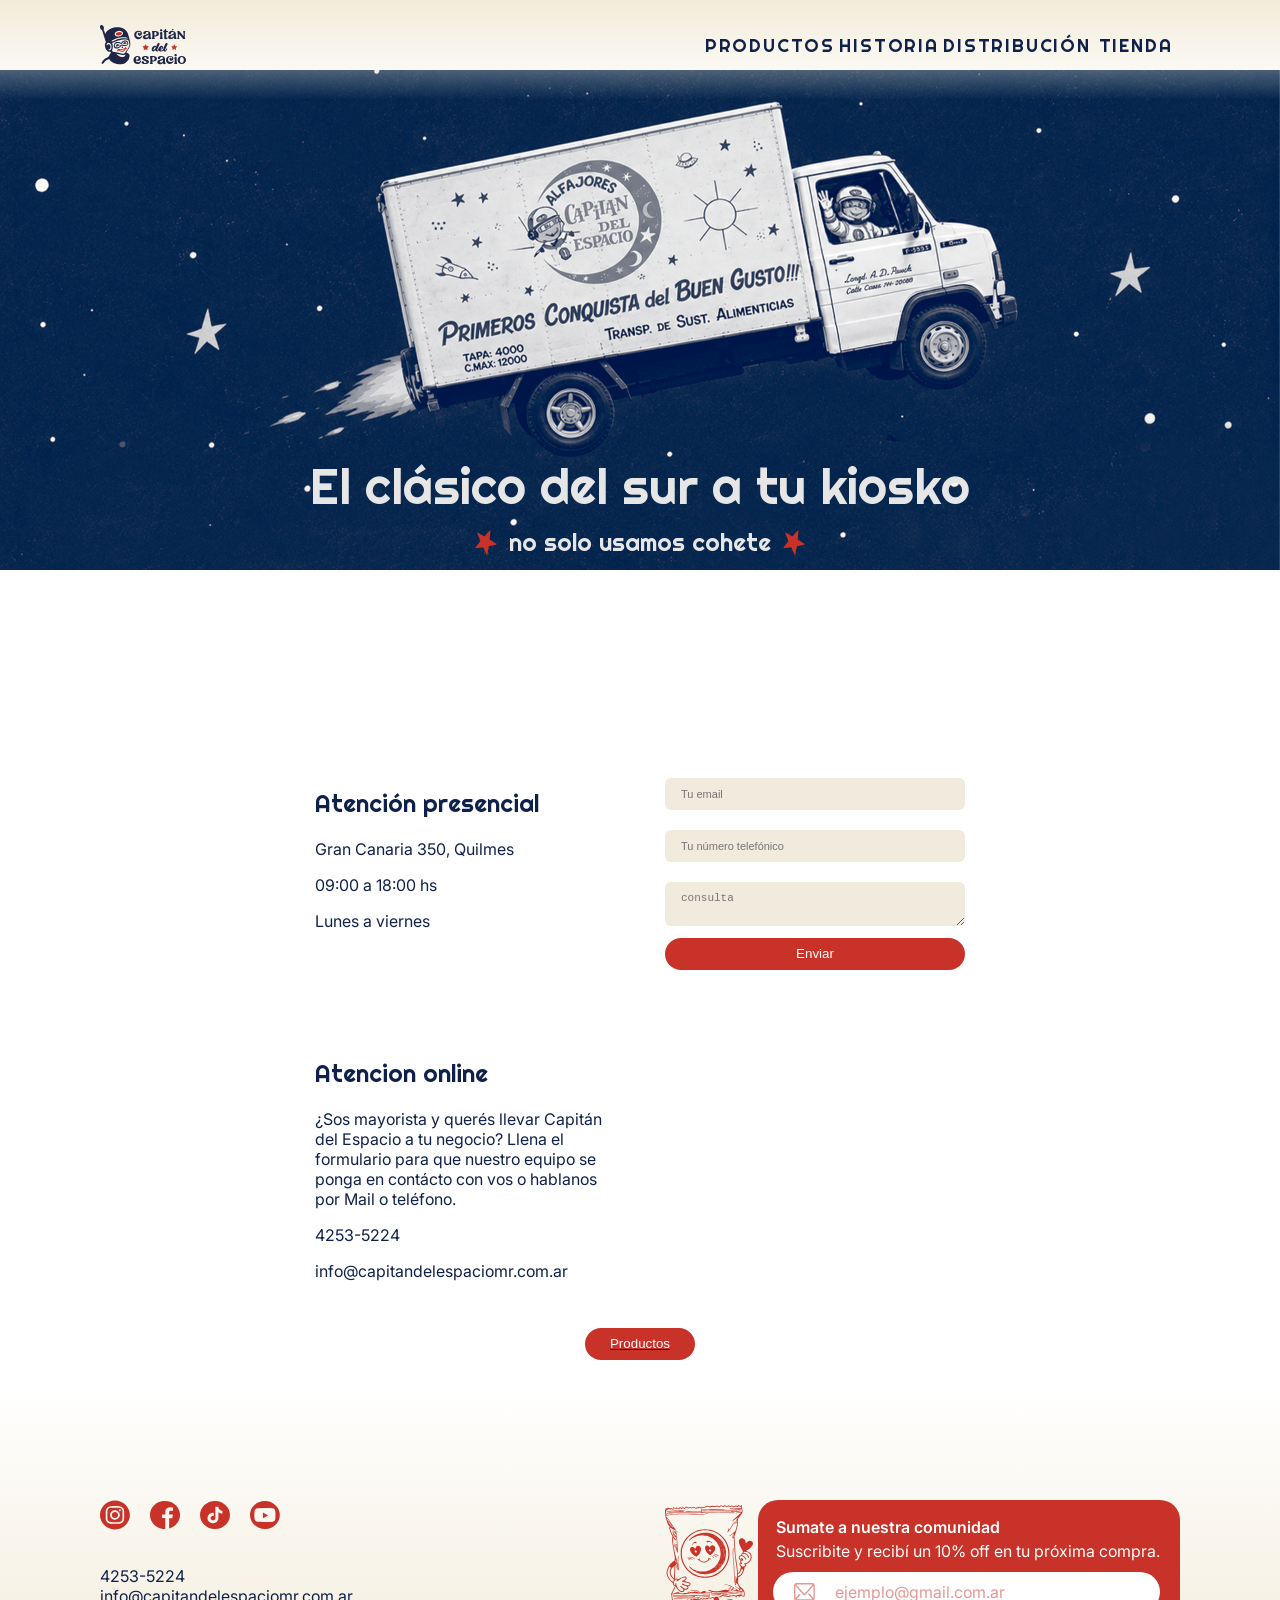
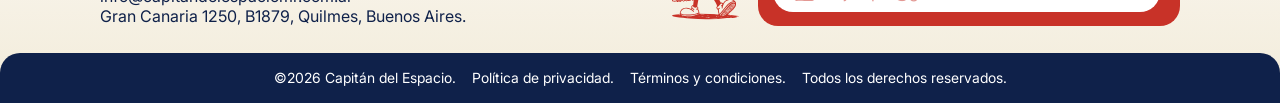
==== commit c252186e: "Agrego pagina productos y mobile" ====
--- a/distribucion.html
+++ b/distribucion.html
@@ -29,9 +29,9 @@
                 <nav class="navegacion" aria-label="Principal">
                     <ul class="navegacion-lista">
                         <!-- acá después hay que cambiar el href por los archivos de productos, historia y distribución -->
-                        <li><a class="navegacion-enlace navegacion-enlace-productos" href="#">Productos</a></li>
+                        <li><a class="navegacion-enlace navegacion-enlace-productos" href="productos.html">Productos</a></li>
                         <li><a class="navegacion-enlace navegacion-enlace-historia" href="#">Historia</a></li>
-                        <li><a class="navegacion-enlace navegacion-enlace-distribucion" href="#">Distribución</a></li>
+                        <li><a class="navegacion-enlace navegacion-enlace-distribucion" href="distribucion.html">Distribución</a></li>
                         <li><a class="navegacion-enlace navegacion-enlace-tienda" href="tienda.html">Tienda</a></li>
                     </ul>
                 </nav>
@@ -75,7 +75,7 @@
                 </form>
             </article>
 
-            <article class="atencion-presencial">
+            <article class="atencion-online">
                 <h2>Atencion online</h2>
                 <p>¿Sos mayorista y querés llevar Capitán del Espacio a tu negocio? Llena el formulario para que nuestro
                     equipo se ponga en contácto con vos o hablanos por Mail o teléfono.</p>
--- a/estilos.css
+++ b/estilos.css
@@ -4,24 +4,21 @@
 
 @font-face {
   font-family: "Righteous";
-  src: url("../fonts/Righteous-Regular.woff2") format("woff2"),
-    url("../fonts/Righteous-Regular.ttf") format("truetype");
+  src: url("fonts/Righteous-Regular.ttf") format("truetype");
   font-weight: 400;
   font-display: swap;
 }
 
 @font-face {
   font-family: "Inter";
-  src: url("tp4/fonts/Inter-Regular.woff2") format("woff2"),
-    url("tp4/fonts/Inter-Regular.ttf") format("truetype");
+  src: url("fonts/Inter_Regular.ttf") format("truetype");
   font-weight: 400;
   font-display: swap;
 }
 
 @font-face {
   font-family: "Inter";
-  src: url("tp4/fonts/Inter-SemiBold.woff2") format("woff2"),
-    url("tp4/fonts/Inter-SemiBold.ttf") format("truetype");
+  src: url("fonts/Inter_SemiBold.ttf") format("truetype");
   font-weight: 600;
   font-display: swap;
 }
@@ -1462,6 +1459,200 @@
   outline-offset: 3px;
 }
 
+/*distribucion*/
+.hero-distribucion-titulo {
+  line-height: 0%;
+}
+
+.hero-distribucion-imagen {
+  width: 100%;
+  height: auto;
+  margin-top: 70px; /*tiene un margen abajo de la imagen gigante que no se de que es*/
+}
+
+.hero-distribucion-titulos {
+  position: relative;
+  color: #E6E6E6;
+  bottom: 130px;
+  text-align: center;
+}
+
+.hero-distribucion-subtitulo {
+  display: flex;
+  align-items: center;
+  justify-content: center;
+  gap: 10px;
+}
+
+.hero-distribucion-subtitulo::before,
+.hero-distribucion-subtitulo::after {
+  content: "";
+  flex-shrink: 0;
+  width: 26px;
+  height: 26px;
+  background: url("images/svg/estrella.svg") no-repeat center / contain;
+}
+
+.form-consulta {
+  display: flex;
+  flex-direction: column;
+  gap: 10px;
+}
+
+.atencion-al-cliente {
+  display: grid;
+  grid-template-columns: 300px 300px;
+  grid-template-rows: 220px 200px;
+  gap: 50px;
+  justify-content: center;
+}
+
+.form-consulta input,
+.form-consulta textarea {
+  width: 100%;
+  box-sizing: border-box;
+  background-color: #F1EBDD;
+  border: none;
+  border-radius: 6px;
+  padding: 10px 16px;
+  font-size: 11px;
+}
+
+.form-consulta button {
+  height: 32px;
+  margin-top: 2px;
+  border: none;
+  border-radius: 20px;
+  background-color: #C83228;
+  color: white;
+  cursor: pointer;
+}
+
+.button-productos {
+  display: block;
+  padding: 0 25px;
+  height: 32px;
+  margin: 30px auto;
+  border: none;
+  border-radius: 20px;
+  background-color: #C83228;
+  color: white;
+  text-align: center;
+}
+
+.distribucion main {
+  display: flex;
+  flex-direction: column;
+  gap: 60px;
+}
+
+.mapa {
+  border-radius: 15px;
+  overflow: hidden;
+}
+
+
+/*---productos-----*/
+.hero-productos-titulo {
+  line-height: 0%;
+}
+
+.hero-productos-imagen {
+  width: 100%;
+  height: auto;
+  margin-top: 70px;
+  position: relative;
+}
+
+.hero-productos-titulos {
+  width: 100%;
+  position: absolute;
+  top: 50%;
+  left: 50%;
+  transform: translate(-50%, -50%);
+  text-align: center;
+  color: #E6E6E6;
+}
+
+.hero-productos-subtitulo {
+  display: flex;
+  align-items: center;
+  justify-content: center;
+  gap: 10px;
+}
+
+.hero-productos-subtitulo::before,
+.hero-productos-subtitulo::after {
+  content: "";
+  flex-shrink: 0;
+  width: 26px;
+  height: 26px;
+  background: url("images/svg/estrella.svg") no-repeat center / contain;
+}
+
+.sabores-productos {
+  display: grid;
+  grid-template-columns: 35% 35%;
+  grid-row-gap: 20px;
+  justify-content: center;
+  margin-top: 80px;
+  margin-bottom: 80px;
+}
+
+.productos {
+  text-align: center;
+}
+
+
+.fruta span {
+  color: #0F214A;
+  animation: cambioColor 3s infinite;
+}
+
+.fruta span:nth-child(1) {
+  animation-delay: 0.1s;
+}
+
+.fruta span:nth-child(2) {
+  animation-delay: 0.2s;
+}
+
+.fruta span:nth-child(3) {
+  animation-delay: 0.3s;
+}
+
+.fruta span:nth-child(4) {
+  animation-delay: 0.4;
+}
+
+.fruta span:nth-child(5) {
+  animation-delay: 0.5;
+}
+
+@keyframes cambioColor {
+
+
+
+  50% {
+    color: #C83228;
+  }
+}
+
+.alfajor-del-año {
+  align-items: center;
+  margin-bottom: 60px;
+  background-image: url(images/svg/ilus-cohete.svg);
+}
+
+
+.productos p {
+  margin: 5px 0;
+}
+
+.sabores-productos img,
+.alfajor-del-año img {
+  margin-top: 10px;
+}
 
 
 
@@ -1885,6 +2076,49 @@
     text-align: center;
   }
 
+  /*distribucion*/
+
+  .distribucion {
+    display: flex;
+    flex-direction: column;
+  }
+
+  .atencion-al-cliente {
+    display: flex;
+    flex-direction: column;
+    gap: 30px;
+    text-align: center;
+  }
+
+  .form-distribucion {
+    margin-left: 30px;
+    margin-right: 30px;
+  }
+
+  .atencion-online {
+    margin-left: 30px;
+    margin-right: 30px;
+  }
+
+  .hero-distribucion-titulos {
+    bottom: 60px;
+  }
+
+  /*-------productos--------*/
+
+  .sabores-productos {
+    display: flex;
+    flex-direction: column;
+    gap: 50px;
+  }
+
+  .hero-productos-titulos {
+    width: 100%;
+    position: absolute;
+    top: 39%;
+    left: 50%;
+  }
+
 }
 
 @media (prefers-reduced-motion: reduce) {
@@ -1893,95 +2127,320 @@
   }
 }
 
-/*----- distribucion -----*/
-
-.hero-distribucion-titulo {
-  line-height: 0%;
-}
-
-.hero-distribucion-imagen {
+
+
+
+
+
+
+/* -----INDEX----- */
+
+.btn-resultado {
+  display: inline-flex;
+  align-items: center;
+  justify-content: center;
+  padding: 12px 35px;
+  border: 0;
+  border-radius: 999px;
+  background-color: #C83228;
+  color: #FFFFFF;
+  font-family: "Righteous", sans-serif;
+  font-size: 18px;
+  letter-spacing: 0.05em;
+  text-transform: uppercase;
+  cursor: pointer;
+  box-shadow: 0 4px 4px rgba(0, 0, 0, 0.15);
+  transition: background-color 0.2s ease;
+  text-decoration: none;
+}
+
+.btn-resultado:hover,
+.btn-resultado:focus-visible {
+  background-color: #A02820;
+}
+
+/* El hero con respiro arriba y degradé fluido */
+.hero-historia {
+  padding: 40px 0 20px 0;
+  margin-top: 90px;
+  /* Ajustá este valor (ej: 80px a 110px) según la altura del header de tu compañera */
+  background: linear-gradient(to bottom, #FFFFFF 0%, #FFFFFF 20%, #F2EBD9 70%);
+  text-align: center;
+  color: #0F214A;
+  width: 100%;
+}
+
+/* Contenedor y video estirados al 100% de la pantalla sin márgenes laterales */
+.hero-imagen-contenedor {
+  width: 100vw;
+  position: relative;
+  left: 50%;
+  right: 50%;
+  margin-left: -50vw;
+  margin-right: -50vw;
+  margin-top: 0;
+  margin-bottom: 40px;
+  padding: 0;
+}
+
+.hero-imagen {
   width: 100%;
   height: auto;
-  margin-top: 70px;
-}
-
-.hero-distribucion-titulos {
-  position: relative;
-  color: #E6E6E6;
-  bottom: 130px;
-  text-align: center;
-}
-
-.hero-distribucion-subtitulo {
+  max-height: 550px;
+  object-fit: cover;
+  display: block;
+}
+
+.hero-texto-libre {
+  max-width: 1200px;
+  margin: 0 auto;
+  padding: 0 20px;
+}
+
+/* Forzamos tipografía Righteous en los títulos superiores */
+.hero-texto-libre h1 {
+  font-family: "Righteous", sans-serif !important;
+  font-weight: 400 !important;
+  font-size: 32px;
+  color: #0F214A;
+  margin-bottom: 20px;
+}
+
+.hero-texto-libre h2 {
+  font-family: "Righteous", sans-serif !important;
+  font-weight: 400 !important;
+  font-size: 20px;
+  color: #0F214A;
+}
+
+.h2-decorativo {
   display: flex;
   align-items: center;
   justify-content: center;
+  gap: 15px;
+  margin-bottom: 30px;
+}
+
+.h2-decorativo img {
+  width: 20px;
+  height: 20px;
+}
+
+/* Sección de nuestros clásicos que cierra el degradé llegando al blanco puro antes de la tira azul */
+.nuestros-clasicos {
+  padding: 20px 20px 80px 20px;
+  background: linear-gradient(to bottom, #F2EBD9 30%, #FFFFFF 100%);
+  text-align: center;
+  width: 100%;
+}
+
+.clasicos-contenido-tarjeta {
+  background: #FFFFFF;
+  color: #0F214A;
+  padding: 50px 30px;
+  border-radius: 30px;
+  box-shadow: 0 10px 30px rgba(0, 0, 0, 0.08);
+  max-width: 1200px;
+  margin: 0 auto;
+}
+
+.clasicos-contenido-tarjeta h2 {
+  font-family: "Righteous", sans-serif !important;
+  font-weight: 400 !important;
+  font-size: 26px;
+  margin-bottom: 40px;
+  color: #0F214A;
+}
+
+.alfajores-contenedor {
+  display: flex;
+  justify-content: center;
+  align-items: center;
+  gap: 30px;
+  margin-bottom: 40px;
+  flex-wrap: wrap;
+}
+
+.alfajor-item {
+  flex: 1 1 250px;
+  max-width: 300px;
+}
+
+.alfajor-item img {
+  width: 100%;
+  height: auto;
+  display: block;
+  transition: transform 0.3s ease;
+}
+
+.alfajor-item img:hover {
+  transform: translateY(-8px);
+}
+
+.cuestionario {
+  background: #0F214A;
+  color: #FFFFFF;
+  padding-bottom: 80px;
+}
+
+.tira-titulo {
+  background: #0F214A;
+  overflow: hidden;
+  padding: 20px 0;
+  border-top: 2px solid rgba(255, 255, 255, 0.1);
+  border-bottom: 2px solid rgba(255, 255, 255, 0.1);
+  white-space: nowrap;
+}
+
+.marquee {
+  display: inline-block;
+  animation: desplazamiento 20s linear infinite;
+}
+
+.fila {
+  display: inline-flex;
+  gap: 40px;
+}
+
+.fila h2 {
+  color: #FFFFFF;
+  font-size: 22px;
+  margin: 0;
+  letter-spacing: 0.1em;
+}
+
+@keyframes desplazamiento {
+  0% {
+    transform: translateX(0);
+  }
+
+  100% {
+    transform: translateX(-50%);
+  }
+}
+
+.cuestionario-grid {
+  display: grid;
+  grid-template-columns: 1fr 1fr;
+  gap: 50px;
+  align-items: center;
+  padding: 60px 7.8% 0;
+}
+
+.introduccion h4 {
+  color: #F2EBD9;
+  margin-bottom: 15px;
+}
+
+.introduccion p {
+  color: #E6E6E6;
+  margin-bottom: 30px;
+}
+
+.cuestionario-card {
+  background: #FFFFFF;
+  color: #0F214A;
+  padding: 35px;
+  border-radius: 20px;
+  box-shadow: 0 10px 25px rgba(0, 0, 0, 0.2);
+}
+
+.cuestionario-card p {
+  font-weight: 600;
+  margin-bottom: 20px;
+}
+
+.cuestionario-card ul {
+  list-style: none;
+  padding: 0;
+  margin: 0 0 25px 0;
+}
+
+.cuestionario-card li {
+  margin-bottom: 12px;
+  font-size: 15px;
+  display: flex;
   gap: 10px;
 }
 
-.hero-distribucion-subtitulo::before,
-.hero-distribucion-subtitulo::after {
-  content: "";
-  flex-shrink: 0;
-  width: 26px;
-  height: 26px;
-  background: url("images/svg/estrella.svg") no-repeat center / contain;
-}
-
-.form-consulta {
+.estrella-viñeta {
+  color: #C83228;
+}
+
+.enlace-flecha {
+  color: #C83228;
+  font-weight: 600;
+  text-decoration: none;
+  display: inline-block;
+}
+
+.enlace-flecha:hover {
+  text-decoration: underline;
+}
+
+.publicidad {
+  padding: 80px 7.8%;
+  background: #FFFFFF;
+  text-align: center;
+}
+
+.publicidad>h2 {
+  font-family: "Righteous", sans-serif;
+  font-weight: 400;
+  color: #0F214A;
+  margin-bottom: 50px;
+  font-size: 28px;
+}
+
+.comentarios {
+  display: grid;
+  grid-template-columns: repeat(2, 1fr);
+  gap: 40px;
+  max-width: 900px;
+  margin: 0 auto;
+}
+
+.comentario-item {
+  display: flex;
+  flex-direction: column;
+  align-items: center;
+  position: relative;
+  margin-top: 40px;
+}
+
+.comentario-avatar {
+  width: 80px;
+  height: 80px;
+  border-radius: 50%;
+  object-fit: cover;
+  position: absolute;
+  top: -40px;
+  border: 4px solid #FFFFFF;
+  box-shadow: 0 4px 10px rgba(0, 0, 0, 0.15);
+  z-index: 2;
+}
+
+.comentario-burbuja {
+  background: #C83228;
+  color: #FFFFFF;
+  padding: 55px 25px 25px 25px;
+  border-radius: 30px;
+  width: 100%;
+  box-shadow: 0 8px 20px rgba(200, 50, 40, 0.25);
   display: flex;
   flex-direction: column;
   gap: 10px;
 }
 
-.atencion-al-cliente {
-  display: grid;
-  grid-template-columns: 300px 300px;
-  grid-template-rows: 220px 200px;
-  gap: 50px;
-  justify-content: center;
-}
-
-.form-consulta input,
-.form-consulta textarea {
-  width: 100%;
-  box-sizing: border-box;
-  background-color: #F1EBDD;
-  border: none;
-  border-radius: 6px;
-  padding: 10px 16px;
-  font-size: 11px;
-}
-
-.form-consulta button {
-  height: 32px;
-  margin-top: 2px;
-  border: none;
-  border-radius: 20px;
-  background-color: #C83228;
-  color: white;
-  cursor: pointer;
-}
-
-.button-productos {
-    display: block;
-    padding: 0 25px;
-    height: 32px;
-    margin: 30px auto;
-    border: none;
-    border-radius: 20px;
-    background-color: #C83228;
-    color: white;
-    text-align: center;
-}
-
-.distribucion main {
-  display: flex;
-  flex-direction: column;
-  gap: 60px;
-}
-
-.mapa {
-    border-radius: 15px;
-    overflow: hidden;
+.comentario-burbuja p {
+  font-style: italic;
+  margin: 0;
+  font-size: 15px;
+}
+
+.comentario-autor {
+  font-family: "Righteous", sans-serif;
+  font-size: 16px;
+  letter-spacing: 0.05em;
+  margin-top: 5px;
 }
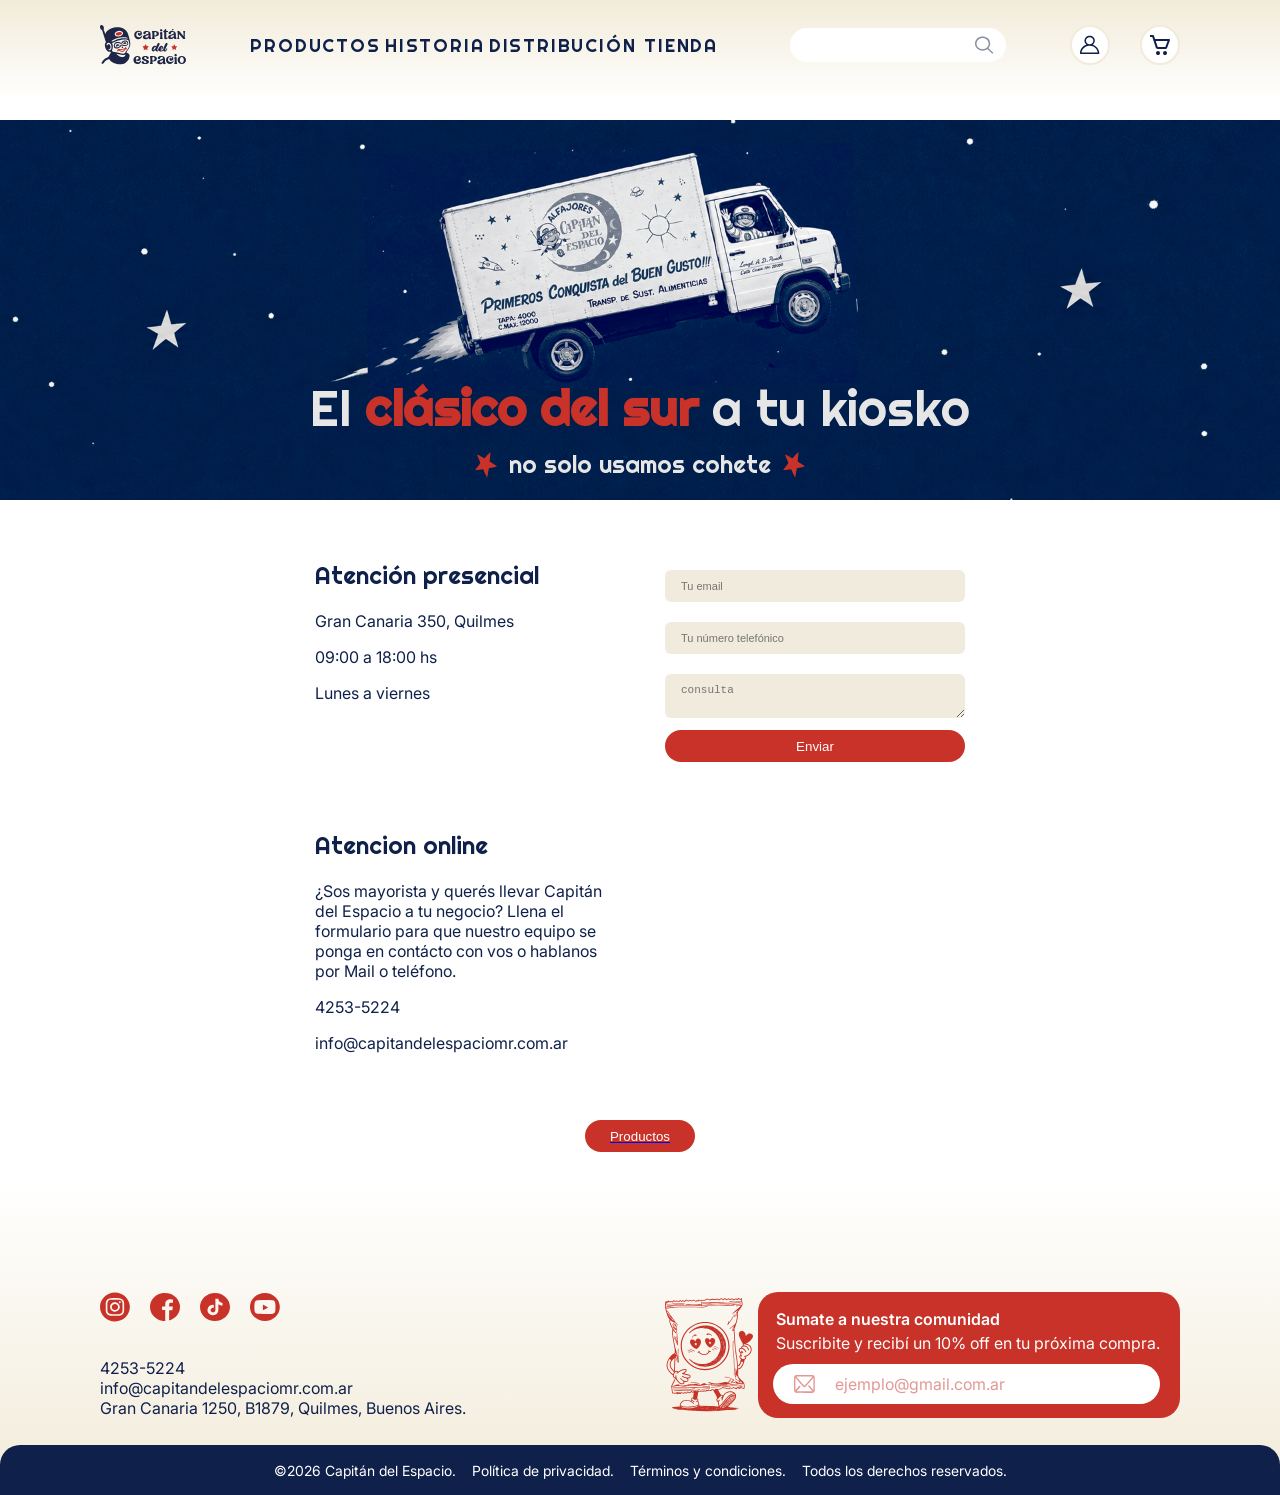
==== commit 26e5c7cf: "actualizacion" ====
--- a/distribucion.html
+++ b/distribucion.html
@@ -23,19 +23,37 @@
                 <img src="images/svg/logo-header.svg" alt="Capitán del Espacio" width="129" height="60">
             </a>
 
-            <!-- navegación-->
+            <!-- navegación y buscador -->
             <div class="panel" id="panel">
                 <!-- Navegación -->
                 <nav class="navegacion" aria-label="Principal">
                     <ul class="navegacion-lista">
                         <!-- acá después hay que cambiar el href por los archivos de productos, historia y distribución -->
-                        <li><a class="navegacion-enlace navegacion-enlace-productos" href="productos.html">Productos</a></li>
+                        <li><a class="navegacion-enlace navegacion-enlace-productos" href="productos.html">Productos</a>
+                        </li>
                         <li><a class="navegacion-enlace navegacion-enlace-historia" href="#">Historia</a></li>
-                        <li><a class="navegacion-enlace navegacion-enlace-distribucion" href="distribucion.html">Distribución</a></li>
+                        <li><a class="navegacion-enlace navegacion-enlace-distribucion"
+                                href="distribucion.html">Distribución</a></li>
                         <li><a class="navegacion-enlace navegacion-enlace-tienda" href="tienda.html">Tienda</a></li>
                     </ul>
                 </nav>
+
+                <!-- Buscador -->
+                <div class="buscador" role="search">
+                    <label class="oculto-visual" for="campo-busqueda">Buscar en el sitio</label>
+                    <input class="buscador-campo" id="campo-busqueda" type="search" name="q" autocomplete="off">
+                    <button class="buscador-boton" type="submit" aria-label="Buscar"></button>
+                </div>
             </div>
+
+            <!-- Acciones y botones -->
+            <div class="acciones">
+                <!-- acá después hay que cambiar el href por los archivos de registro y de carrito -->
+                <a class="acciones-boton acciones-boton-registro" href="#" aria-label="Iniciar sesión"></a>
+                <a class="acciones-boton acciones-boton-carrito" href="#" aria-label="Carrito"></a>
+            </div>
+
+        </div>
     </header>
 
     <main>
@@ -43,7 +61,7 @@
             <img class="hero-distribucion-imagen" src="images/distribucion/distribución.png" alt="distribucion"
                 width="1920" height="570">
             <div class="hero-distribucion-titulos">
-                <h1 class="hero-distribucion-titulo"> El clásico del sur a tu kiosko
+                <h1 class="hero-distribucion-titulo"> El <strong class="hero-distribucion-destacado">clásico del sur</strong> a tu kiosko
                 </h1>
                 <h2 class="hero-distribucion-subtitulo">no solo usamos cohete</h2>
             </div>
--- a/estilos.css
+++ b/estilos.css
@@ -1459,22 +1459,43 @@
   outline-offset: 3px;
 }
 
-/*distribucion*/
+/*----------------------distribucion------------------------*/
+
+
+
+
+
 .hero-distribucion-titulo {
   line-height: 0%;
 }
 
+.hero-distribucion {
+  display: grid;
+  width: 100%;
+  margin-top: 120px;
+}
+
 .hero-distribucion-imagen {
+  grid-area: 1 / 1;
+  display: block;
   width: 100%;
-  height: auto;
-  margin-top: 70px; /*tiene un margen abajo de la imagen gigante que no se de que es*/
+  height: 100%;
+  aspect-ratio: 1920 / 570;
+  object-fit: cover;
+  margin-top: 0;
 }
 
 .hero-distribucion-titulos {
+  grid-area: 1 / 1;
   position: relative;
   color: #E6E6E6;
-  bottom: 130px;
   text-align: center;
+  align-self: end;
+  justify-self: center;
+}
+
+.hero-distribucion-destacado {
+  color: #C83228;
 }
 
 .hero-distribucion-subtitulo {
@@ -1505,6 +1526,11 @@
   grid-template-rows: 220px 200px;
   gap: 50px;
   justify-content: center;
+  align-items: start;
+}
+
+.atencion-al-cliente h2 {
+  margin-top: 0;
 }
 
 .form-consulta input,
@@ -1553,28 +1579,41 @@
 
 
 /*---productos-----*/
-.hero-productos-titulo {
-  line-height: 0%;
+
+.hero-productos {
+  display: grid;
+  width: 100%;
+  margin-top: 120px;
 }
 
 .hero-productos-imagen {
+  grid-area: 1 / 1;
+  display: block;
   width: 100%;
-  height: auto;
-  margin-top: 70px;
+  height: 100%;
+  aspect-ratio: 1920 / 570;
+  object-fit: cover;
+}
+
+.hero-productos-titulos {
+  grid-area: 1 / 1;
   position: relative;
-}
-
-.hero-productos-titulos {
-  width: 100%;
-  position: absolute;
-  top: 50%;
-  left: 50%;
-  transform: translate(-50%, -50%);
+  display: flex;
+  flex-direction: column;
+  justify-content: center;
+  align-items: center;
+  gap: 15px;
+  padding: 15px 8%;
   text-align: center;
   color: #E6E6E6;
 }
 
+.hero-productos-titulo {
+  margin: 0;
+}
+
 .hero-productos-subtitulo {
+  margin: 0;
   display: flex;
   align-items: center;
   justify-content: center;
@@ -1590,6 +1629,24 @@
   background: url("images/svg/estrella.svg") no-repeat center / contain;
 }
 
+.titulo-alfajor-del-año {
+  display: flex;
+  align-items: center;
+  justify-content: center;
+  gap: 10px;
+  margin: 0;
+}
+
+.titulo-alfajor-del-año::before,
+.titulo-alfajor-del-año:after {
+  content: "";
+  display: block;
+  flex-shrink: 0;
+  width: 26px;
+  height: 26px;
+  background: url("images/svg/estrella.svg") no-repeat center / contain;
+}
+
 .sabores-productos {
   display: grid;
   grid-template-columns: 35% 35%;
@@ -1603,35 +1660,17 @@
   text-align: center;
 }
 
-
-.fruta span {
+.fruta-destacado {
   color: #0F214A;
   animation: cambioColor 3s infinite;
 }
 
-.fruta span:nth-child(1) {
-  animation-delay: 0.1s;
-}
-
-.fruta span:nth-child(2) {
-  animation-delay: 0.2s;
-}
-
-.fruta span:nth-child(3) {
-  animation-delay: 0.3s;
-}
-
-.fruta span:nth-child(4) {
-  animation-delay: 0.4;
-}
-
-.fruta span:nth-child(5) {
-  animation-delay: 0.5;
-}
-
 @keyframes cambioColor {
 
-
+  0%,
+  100% {
+    color: #0F214A;
+  }
 
   50% {
     color: #C83228;
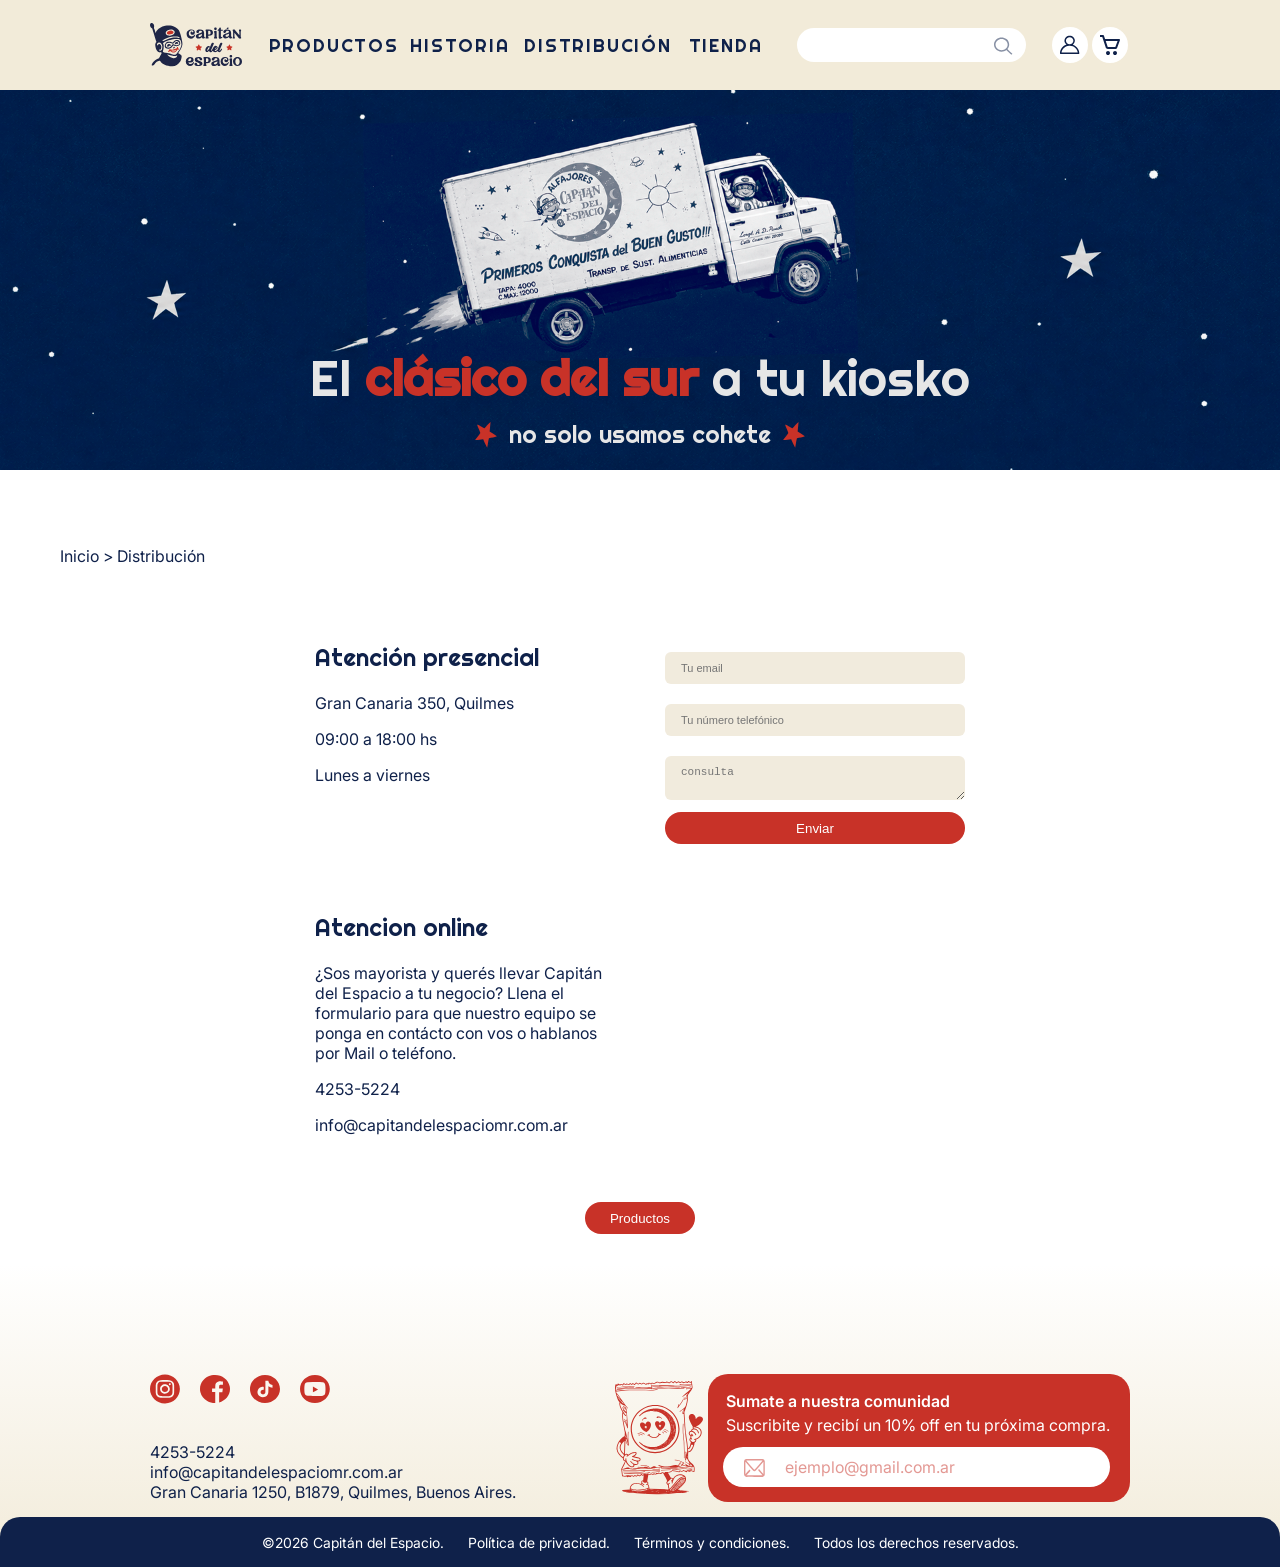
==== commit bbb1f06a: "css" ====
--- a/distribucion.html
+++ b/distribucion.html
@@ -31,7 +31,7 @@
                         <!-- acá después hay que cambiar el href por los archivos de productos, historia y distribución -->
                         <li><a class="navegacion-enlace navegacion-enlace-productos" href="productos.html">Productos</a>
                         </li>
-                        <li><a class="navegacion-enlace navegacion-enlace-historia" href="#">Historia</a></li>
+                        <li><a class="navegacion-enlace navegacion-enlace-historia" href="historia.html">Historia</a></li>
                         <li><a class="navegacion-enlace navegacion-enlace-distribucion"
                                 href="distribucion.html">Distribución</a></li>
                         <li><a class="navegacion-enlace navegacion-enlace-tienda" href="tienda.html">Tienda</a></li>
@@ -66,6 +66,8 @@
                 <h2 class="hero-distribucion-subtitulo">no solo usamos cohete</h2>
             </div>
         </section>
+
+        <p class="inicio-distribucion">Inicio > Distribución</p>
 
         <section class=atencion-al-cliente>
             <article class="atencion presencial">
--- a/estilos.css
+++ b/estilos.css
@@ -27,6 +27,10 @@
 
 
 /* GENERALES */
+
+:root {
+  --margen-lateral: 150px;
+}
 
 * {
   box-sizing: border-box;
@@ -100,8 +104,8 @@
   left: 0;
   width: 100%;
   z-index: 100;
-  padding: 15px 7.8% 25px;
-  background: linear-gradient(to bottom, #F2EBD9, rgba(242, 235, 217, 0));
+  padding: 15px 150px;
+  background: #F2EBD9;
 }
 
 .encabezado-interior {
@@ -109,12 +113,12 @@
   justify-content: space-between;
   align-items: center;
   min-height: 60px;
-  gap: 1.5%;
+  gap: 24px;
 }
 
 .encabezado-logo {
   display: block;
-  flex: 0 1 8%;
+  flex: 0 1 129px;
   max-width: 129px;
   line-height: 0;
 }
@@ -145,13 +149,12 @@
 /* nav */
 
 .navegacion {
-  flex: 0 1 44%;
+  flex: 0 1 710px;
 }
 
 .navegacion-lista {
   display: flex;
   justify-content: space-between;
-  /* gap: 3%; */
   margin: 0;
   padding: 0;
   list-style: none;
@@ -182,8 +185,7 @@
 }
 
 .navegacion-enlace-productos {
-  flex: 0 1 152px;
-  /*width: 152px;*/
+  flex: 0 1 150px;
 }
 
 /* hover nav azul */
@@ -199,7 +201,7 @@
 }
 
 .navegacion-enlace-historia {
-  flex: 0 1 129px;
+  flex: 0 1 130px;
 }
 
 /* hover azul */
@@ -249,7 +251,7 @@
 /* buscador */
 .buscador {
   position: relative;
-  flex: 0 1 20%;
+  flex: 0 1 320px;
   min-width: 60px;
 }
 
@@ -277,8 +279,8 @@
   position: absolute;
   top: 0;
   right: 0;
-  width: 44px;
-  height: 34px;
+  width: 45px;
+  height: 35px;
   display: grid;
   place-items: center;
   padding: 0;
@@ -356,8 +358,8 @@
 .footer-contenido {
   display: flex;
   justify-content: space-between;
-  gap: 2%;
-  padding: 0 7.8125% 27px;
+  gap: 40px;
+  padding: 0 150px;
 }
 
 /* redes y contacto */
@@ -453,8 +455,8 @@
 .footer-comunidad {
   display: flex;
   flex-direction: column;
-  min-height: 124px;
-  padding: 17px 20px 14px 15px;
+  min-height: 125px;
+  padding: 17px 20px 15px 15px;
   border-radius: 20px;
   background: #C83228;
   color: #FFFFFF;
@@ -474,7 +476,7 @@
 .footer-formulario {
   position: relative;
   height: 40px;
-  margin-top: 11px;
+  margin-top: 12px;
   border-radius: 999px;
   background: #FFFFFF;
 }
@@ -482,7 +484,7 @@
 .footer-formulario::before {
   content: "";
   position: absolute;
-  top: 11px;
+  top: 12px;
   left: 21px;
   width: 21px;
   height: 18px;
@@ -514,10 +516,11 @@
   display: flex;
   justify-content: center;
   align-items: center;
-  gap: 1.25%;
+  gap: 24px;
   height: 50px;
   border-radius: 20px 20px 0 0;
   background: #0F214A;
+  margin-top: 15px;
 }
 
 .footer-legales-texto,
@@ -542,10 +545,10 @@
 
 /* inicio de sesión pop-up */
 .inicio-sesion {
-  width: 68.5%;
-  height: 88%;
-  max-width: none;
-  max-height: none;
+  width: 1315px;
+  height: 950px;
+  max-width: calc(100vw - 40px);
+  max-height: calc(100vh - 40px);
   padding: 0;
   border: 0;
   border-radius: 20px;
@@ -556,8 +559,8 @@
 
 .inicio-sesion[open] {
   display: grid;
-  grid-template-columns: 50% 50%;
-  grid-template-rows: 100%;
+  grid-template-columns: minmax(0, 1fr) minmax(0, 1fr);
+  grid-template-rows: minmax(0, 1fr);
 }
 
 .inicio-sesion::backdrop {
@@ -579,7 +582,7 @@
 .inicio-sesion-cerrar {
   position: absolute;
   top: 30px;
-  right: 4.5455%;
+  right: 60px;
   width: 30px;
   height: 30px;
   padding: 0;
@@ -596,47 +599,7 @@
 .inicio-sesion-contenido {
   display: flex;
   overflow-y: auto;
-  padding: 30px 9%;
-}
-
-.inicio-sesion-formulario {
-  width: 100%;
-}
-
-.inicio-sesion-titulo {
-  margin: 0 0 24px;
-  color: #C83228;
-}
-
-.inicio-sesion-google {
-  position: relative;
-  display: flex;
-  align-items: center;
-  justify-content: center;
-  height: 60px;
-  border-radius: 999px;
-  background-color: #FFFFFF;
-  box-shadow: 3px 4px 4px rgba(0, 0, 0, 0.25);
-  color: #0F214A;
-  text-decoration: none;
-  transition: background-color 0.2s ease;
-}
-
-.inicio-sesion-google:hover,
-.inicio-sesion-google:focus-visible {
-  background-color: #E6E6E6;
-}
-
-.inicio-sesion-google:focus-visible {
-  outline: 2px solid #0F214A;
-  outline-offset: 3px;
-}
-
-
-.inicio-sesion-contenido {
-  display: flex;
-  overflow-y: auto;
-  padding: 120px 7%;
+  padding: 120px 46px;
 }
 
 .inicio-sesion-formulario {
@@ -645,8 +608,7 @@
 }
 
 .inicio-sesion-superior {
-  width: 95%;
-  margin: 0 auto;
+  padding: 0 14px;
 }
 
 .inicio-sesion-titulo {
@@ -817,7 +779,7 @@
 .hero-tienda {
   display: grid;
   width: 100%;
-  margin-top: 120px;
+  margin-top: 80px;
 }
 
 .hero-tienda-imagen {
@@ -834,7 +796,7 @@
   justify-content: center;
   align-items: center;
   gap: 28px;
-  padding: 0 8%;
+  padding: 0 150px;
   text-align: center;
 }
 
@@ -846,7 +808,6 @@
 }
 
 .hero-tienda-destacado {
-  font-weight: 400;
   color: #C83228;
 }
 
@@ -875,7 +836,7 @@
 
 .merch {
   margin-top: 75px;
-  padding: 0 8%;
+  padding: 0 150px;
 }
 
 .merch-ruta {
@@ -890,7 +851,7 @@
 .merch-productos {
   display: grid;
   grid-template-columns: repeat(4, 1fr);
-  gap: 60px 3.7%;
+  gap: 60px;
 }
 
 /* ficha de producto */
@@ -899,7 +860,6 @@
   flex-direction: column;
 }
 
-/* imagen: la segunda foto queda encima, invisible, y aparece en el hover */
 .merch-producto-imagen {
   display: grid;
   margin-bottom: 30px;
@@ -948,7 +908,6 @@
 }
 
 .merch-producto-descuento {
-  font-weight: 400;
   color: #C83228;
 }
 
@@ -983,8 +942,8 @@
 .section-botones {
   display: grid;
   grid-template-columns: repeat(2, 1fr);
-  gap: 3.7%;
-  padding: 150px 8%;
+  gap: 60px;
+  padding: 150px 150px;
   background: linear-gradient(to bottom, #FFFFFF, #F2EBD9, #FFFFFF);
 }
 
@@ -1035,7 +994,7 @@
 /* preguntas frecuentes */
 
 .preguntas-frecuentes {
-  padding: 0 8%;
+  padding: 0 150px;
 }
 
 .preguntas-frecuentes-titulo {
@@ -1121,7 +1080,7 @@
 
 .producto-mug {
   position: relative;
-  padding: 75px 8% 75px;
+  padding: 75px 150px;
   margin-top: 60px;
 }
 
@@ -1146,7 +1105,7 @@
 .producto-mug-articulos {
   display: grid;
   grid-template-columns: 48.7% 1fr;
-  column-gap: 6.6%;
+  column-gap: 100px;
   align-items: start;
 }
 
@@ -1193,7 +1152,7 @@
   display: flex;
   justify-content: space-between;
   align-items: center;
-  padding: 0 3.5%;
+  padding: 0 28px;
   pointer-events: none;
 }
 
@@ -1242,7 +1201,6 @@
 }
 
 .precio-mug-destacado {
-  font-weight: 400;
   color: #C83228;
 }
 
@@ -1356,7 +1314,7 @@
 
 /* section también */
 .tambien {
-  padding: 0 8% 100px;
+  padding: 0 150px 100px;
 }
 
 .tambien-titulo {
@@ -1364,16 +1322,17 @@
   color: #C83228;
 }
 
+/* ficha de productos */
 .tambien-productos {
-  display: flex;
-  justify-content: space-between;
-}
-
-/*  ficha de producto */
+  display: grid;
+  grid-template-columns: repeat(5, 1fr);
+  column-gap: 40px;
+}
+
 .tambien-producto {
   display: flex;
   flex-direction: column;
-  width: 16.9753%;
+  min-width: 0;
 }
 
 /* imagen con hover */
@@ -1427,7 +1386,6 @@
 }
 
 .tambien-producto-descuento {
-  font-weight: 400;
   color: #C83228;
 }
 
@@ -1472,7 +1430,7 @@
 .hero-distribucion {
   display: grid;
   width: 100%;
-  margin-top: 120px;
+  margin-top: 90px;
 }
 
 .hero-distribucion-imagen {
@@ -1512,6 +1470,11 @@
   width: 26px;
   height: 26px;
   background: url("images/svg/estrella.svg") no-repeat center / contain;
+}
+
+.inicio-distribucion {
+  text-align: start;
+  margin-left: 60px;
 }
 
 .form-consulta {
@@ -1566,6 +1529,10 @@
   text-align: center;
 }
 
+.productos a {
+  text-decoration: none;
+}
+
 .distribucion main {
   display: flex;
   flex-direction: column;
@@ -1577,13 +1544,17 @@
   overflow: hidden;
 }
 
+.atencion-al-cliente h2:hover {
+  color: #C83228;
+}
+
 
 /*---productos-----*/
 
 .hero-productos {
   display: grid;
   width: 100%;
-  margin-top: 120px;
+  margin-top: 90px;
 }
 
 .hero-productos-imagen {
@@ -1618,6 +1589,10 @@
   align-items: center;
   justify-content: center;
   gap: 10px;
+}
+
+.hero-productos-destacado {
+  color: #C83228;
 }
 
 .hero-productos-subtitulo::before,
@@ -1665,6 +1640,7 @@
   animation: cambioColor 3s infinite;
 }
 
+
 @keyframes cambioColor {
 
   0%,
@@ -1693,13 +1669,1113 @@
   margin-top: 10px;
 }
 
-
-
-
-/* dejar esto al final de todo */
-/*quedo muy feo pero para arrancar va bien*/
+p.inicio-productos {
+  text-align: start;
+  margin-left: 60px;
+  margin-top: 60px
+}
+
+.sabores-productos h2:hover {
+  color: #C83228;
+  cursor: pointer
+}
+
+.sabores-productos img:hover,
+.alfajor-del-año img:hover {
+  transform: scale(1.1);
+  cursor: pointer;
+}
+
+.alfajor-del-año h2:hover {
+  transform: scale(1.1);
+  cursor: pointer
+}
+
+.sabores-productos article p {
+  margin: 0;
+}
+
+.sabores-productos h2 {
+  transition: color 0.3s ease;
+  cursor: pointer;
+}
+
+.sabores-productos h2:hover {
+  color: #C83228;
+}
+
+
+
+/* -----INDEX----- */
+
+.btn-resultado {
+  display: inline-flex;
+  align-items: center;
+  justify-content: center;
+  padding: 12px 35px;
+  border: 0;
+  border-radius: 999px;
+  background-color: #C83228;
+  color: #FFFFFF;
+  font-family: "Inter", sans-serif;
+  font-size: 18px;
+  letter-spacing: 0.05em;
+  text-transform: uppercase;
+  cursor: pointer;
+  box-shadow: 0 4px 4px rgba(0, 0, 0, 0.15);
+  transition: background-color 0.2s ease;
+  text-decoration: none;
+}
+
+.btn-resultado:hover,
+.btn-resultado:focus-visible {
+  background-color: #A02820;
+}
+
+.hero-imagen-contenedor {
+  width: 100vw;
+  position: relative;
+  left: 50%;
+  right: 50%;
+  margin-left: -50vw;
+  margin-right: -50vw;
+  margin-top: 0;
+  margin-bottom: 40px;
+  padding: 0;
+}
+
+.hero-imagen {
+  width: 100%;
+  height: auto;
+  max-height: 550px;
+  object-fit: cover;
+  display: block;
+}
+
+.hero-texto-libre {
+  max-width: 1200px;
+  margin: 0 auto;
+  padding: 0 20px;
+}
+
+.hero-texto-libre h1 {
+  font-family: "Righteous", sans-serif;
+  font-weight: 400;
+  font-size: 32px;
+  color: #0F214A;
+  margin-bottom: 20px;
+}
+
+.hero-texto-libre h2 {
+  font-family: "Righteous", sans-serif;
+  font-weight: 400;
+  font-size: 20px;
+  color: #0F214A;
+}
+
+.h2-decorativo {
+  display: flex;
+  align-items: center;
+  justify-content: center;
+  gap: 15px;
+  margin-bottom: 30px;
+}
+
+.h2-decorativo img {
+  width: 20px;
+  height: 20px;
+}
+
+.nuestros-clasicos {
+  padding: 20px 20px 80px 20px;
+  background: linear-gradient(to bottom, #F2EBD9 30%, #FFFFFF 100%);
+  text-align: center;
+  width: 100%;
+}
+
+.clasicos-contenido-tarjeta {
+  background: #FFFFFF;
+  color: #0F214A;
+  padding: 50px 30px;
+  border-radius: 30px;
+  box-shadow: 0 10px 30px rgba(0, 0, 0, 0.08);
+  max-width: 1050px;
+  margin: 0 auto;
+}
+
+.clasicos-contenido-tarjeta h2 {
+  font-family: "Righteous", sans-serif;
+  font-weight: 400;
+  font-size: 26px;
+  margin-bottom: 40px;
+  color: #0F214A;
+}
+
+.alfajores-contenedor {
+  display: flex;
+  justify-content: center;
+  align-items: center;
+  gap: 30px;
+  margin-bottom: 40px;
+  flex-wrap: wrap;
+}
+
+.alfajor-item {
+  flex: 1 1 250px;
+  max-width: 300px;
+}
+
+.alfajor-item img {
+  width: 100%;
+  height: auto;
+  display: block;
+  transition: transform 0.3s ease;
+}
+
+.alfajor-item img:hover {
+  transform: translateY(-8px);
+}
+
+/* section del cuestionario-index */
+
+.cuestionario {
+  background: linear-gradient(to bottom, #F2EBD9 0%, #FFFFFF 100%);
+  color: #0F214A;
+  padding-bottom: 80px;
+  width: 100%;
+}
+
+.tira-titulo {
+  background: #0F214A;
+  overflow: hidden;
+  padding: 20px 0;
+  border-top: 2px solid rgba(255, 255, 255, 0.1);
+  border-bottom: 2px solid rgba(255, 255, 255, 0.1);
+  white-space: nowrap;
+}
+
+.marquee {
+  display: inline-block;
+  animation: desplazamiento 20s linear infinite;
+}
+
+.fila {
+  display: inline-flex;
+  gap: 40px;
+}
+
+.fila h2 {
+  color: #FFFFFF;
+  font-size: 22px;
+  margin: 0;
+  letter-spacing: 0.1em;
+}
+
+@keyframes desplazamiento {
+  0% {
+    transform: translateX(0);
+  }
+
+  100% {
+    transform: translateX(-50%);
+  }
+}
+
+.cuestionario-grid {
+  display: grid;
+  grid-template-columns: 400px 340px;
+  justify-content: center;
+  gap: 50px;
+  align-items: center;
+  padding: 60px 20px 0;
+  max-width: 950px;
+  margin: 0 auto;
+}
+
+.introduccion h4 {
+  font-family: "Inter", sans-serif;
+  font-weight: 400;
+  font-size: 22px;
+  color: #0F214A;
+  margin-bottom: 15px;
+  line-height: 1.4;
+}
+
+.introduccion p {
+  font-family: "Inter", sans-serif;
+  font-weight: 400;
+  color: #0F214A;
+  font-size: 14px;
+  margin-bottom: 25px;
+  line-height: 1.5;
+}
+
+.introduccion .btn-resultado {
+  font-family: "Inter", sans-serif;
+  font-weight: 600;
+}
+
+.cuestionario-card {
+  background: #FFFFFF;
+  color: #0F214A;
+  padding: 30px 22px;
+  border-radius: 25px;
+  box-shadow: 0 10px 30px rgba(0, 0, 0, 0.08);
+}
+
+.pregunta-texto {
+  font-family: "Inter", sans-serif;
+  font-weight: 600;
+  font-size: 15px;
+  color: #0F214A;
+  margin-bottom: 20px;
+  line-height: 1.4;
+}
+
+.quiz-opciones {
+  list-style: none;
+  padding: 0;
+  margin: 0 0 20px 0;
+}
+
+.quiz-opciones li {
+  margin-bottom: 12px;
+}
+
+.opcion-label {
+  font-family: "Inter", sans-serif;
+  font-weight: 400;
+  display: flex;
+  align-items: flex-start;
+  gap: 10px;
+  cursor: pointer;
+  font-size: 13.5px;
+  color: #0F214A;
+  line-height: 1.4;
+}
+
+.radio-oculto {
+  position: absolute;
+  opacity: 0;
+  cursor: pointer;
+}
+
+.estrella-svg-personalizada {
+  width: 18px;
+  height: 18px;
+  flex-shrink: 0;
+  filter: grayscale(100%) brightness(200%) opacity(0.4);
+  transition: filter 0.2s ease;
+}
+
+.radio-oculto:checked~.estrella-svg-personalizada {
+  filter: none;
+}
+
+.quiz-footer {
+  display: flex;
+  justify-content: space-between;
+  align-items: center;
+  padding-top: 12px;
+}
+
+.quiz-paginacion {
+  font-family: "Inter", sans-serif;
+  font-weight: 600;
+  font-size: 14px;
+  color: #0F214A;
+  flex: 1;
+  text-align: center;
+}
+
+.enlace-flecha {
+  color: #C83228;
+  font-weight: bold;
+  font-size: 16px;
+  text-decoration: none;
+  display: inline-flex;
+  align-items: center;
+  justify-content: center;
+  width: 28px;
+  height: 28px;
+  border-radius: 50%;
+  transition: background 0.2s ease;
+}
+
+.enlace-flecha:hover {
+  background: rgba(200, 50, 40, 0.1);
+}
+
+/* section de reseñas-index */
+
+.publicidad {
+  padding: 80px 150px;
+  background: #FFFFFF;
+  text-align: center;
+}
+
+.publicidad>h2 {
+  font-family: "Righteous", sans-serif;
+  font-weight: 400;
+  color: #0F214A;
+  margin-bottom: 50px;
+  font-size: 28px;
+}
+
+.comentarios {
+  display: grid;
+  grid-template-columns: repeat(2, 1fr);
+  gap: 40px;
+  max-width: 900px;
+  margin: 0 auto;
+}
+
+.comentario-item {
+  display: flex;
+  flex-direction: column;
+  align-items: center;
+  position: relative;
+  margin-top: 40px;
+}
+
+.comentario-avatar {
+  width: 80px;
+  height: 80px;
+  border-radius: 50%;
+  object-fit: cover;
+  position: absolute;
+  top: -40px;
+  border: 4px solid #FFFFFF;
+  box-shadow: 0 4px 10px rgba(0, 0, 0, 0.15);
+  z-index: 2;
+}
+
+.comentario-burbuja {
+  background: #C83228;
+  color: #FFFFFF;
+  padding: 55px 25px 25px 25px;
+  border-radius: 30px;
+  width: 100%;
+  box-shadow: 0 8px 20px rgba(200, 50, 40, 0.25);
+  display: flex;
+  flex-direction: column;
+  gap: 10px;
+}
+
+.comentario-burbuja p {
+  font-family: "Inter", sans-serif;
+  font-style: italic;
+  margin: 0;
+  font-size: 15px;
+}
+
+.comentario-autor {
+  font-family: "Righteous", sans-serif;
+  font-size: 16px;
+  letter-spacing: 0.05em;
+  margin-top: 5px;
+}
+
+
+
+
+/* -----REGISTRO----- */
+
+.seccion-registro {
+  position: relative;
+  padding: 75px 150px;
+  margin-top: 60px;
+}
+
+.seccion-registro-ilustracion {
+  position: absolute;
+  top: 250px;
+  right: 0;
+  width: 35%;
+  height: 850px;
+  object-fit: cover;
+  object-position: left top;
+}
+
+.seccion-registro-ruta {
+  margin: 0 0 30px;
+}
+
+.seccion-registro-cabecera {
+  margin-bottom: 40px;
+}
+
+.seccion-registro-titulo {
+  margin: 0 0 10px;
+  color: #C83228;
+}
+
+.seccion-registro-subtitulo {
+  margin: 0;
+}
+
+.registro-caja {
+  width: 720px;
+  min-height: 1110px;
+  padding: 65px 60px 34px 60px;
+  border-radius: 20px;
+  background: #F2EBD9;
+  box-sizing: border-box;
+}
+
+.registro-formulario {
+  display: flex;
+  flex-direction: column;
+  justify-content: flex-start;
+  gap: 45px;
+}
+
+.registro-grupo {
+  display: flex;
+  flex-direction: column;
+}
+
+.registro-etiqueta {
+  margin: 0 0 10px;
+  font-family: "Inter", sans-serif;
+  font-weight: 600;
+  font-size: 22px;
+  color: #0F214A;
+}
+
+.registro-entrada {
+  width: 600px;
+  height: 60px;
+  padding: 0 20px;
+  border: 0;
+  border-radius: 999px;
+  background-color: #FFFFFF;
+  box-shadow: 3px 4px 4px rgba(0, 0, 0, 0.25);
+  color: #0F214A;
+  font-family: "Inter", sans-serif;
+  font-weight: 400;
+  font-size: 20px;
+  outline: none;
+  box-sizing: border-box;
+}
+
+.registro-entrada::placeholder {
+  color: rgba(15, 33, 74, 0.5);
+  opacity: 1;
+}
+
+.registro-doble {
+  display: flex;
+  gap: 30px;
+}
+
+.registro-doble .registro-grupo {
+  flex: 1;
+}
+
+.registro-doble .registro-entrada {
+  width: 100%;
+}
+
+.registro-select {
+  appearance: none;
+  background-image: url("images/svg/flecha-acordeon.svg");
+  background-repeat: no-repeat;
+  background-position: right 25px center;
+  background-size: 16px;
+  cursor: pointer;
+}
+
+.registro-boton {
+  display: inline-flex;
+  align-items: center;
+  justify-content: center;
+  width: 600px;
+  height: 60px;
+  margin-top: 15px;
+  border: 0;
+  border-radius: 999px;
+  background-color: #C83228;
+  box-shadow: 3px 4px 4px rgba(0, 0, 0, 0.25);
+  color: #FFFFFF;
+  font-family: "Inter", sans-serif;
+  font-weight: 600;
+  font-size: 20px;
+  cursor: pointer;
+  text-decoration: none;
+  transition: background-color 0.2s ease;
+}
+
+.registro-boton:active {
+  background-color: #A02820;
+}
+
+.registro-boton:focus-visible {
+  outline: 2px solid #0F214A;
+  outline-offset: 3px;
+}
+
+.registro-iniciar {
+  margin: 15px 0 0;
+  text-align: center;
+  color: #C83228;
+}
+
+.registro-enlace-iniciar {
+  font-family: "Inter", sans-serif;
+  font-weight: 600;
+  color: #C83228;
+  text-decoration: none;
+}
+
+.registro-enlace-iniciar:hover,
+.registro-enlace-iniciar:focus-visible {
+  text-decoration: underline;
+  text-decoration-thickness: 2px;
+  text-underline-offset: 4px;
+  outline: none;
+}
+
+/*------HISTORIA------*/
+
+.hero-historia {
+  margin-top: 120px;
+  position: relative;
+  width: 100%;
+  height: 100%;
+}
+
+.hero-historia-imagen {
+  height: 100%;
+  width: 100%;
+  display: none;
+  margin-top: 120px;
+}
+
+.hero-historia-imagen.activa {
+  display: block;
+  width: 100%;
+  height: 100%;
+}
+
+.hero-historia-anterior,
+.hero-historia-siguiente {
+  position: absolute;
+  top: 50%;
+  transform: translateY(-50%);
+  background: transparent;
+  border: none;
+  color: white;
+  font-size: 35px;
+  cursor: pointer;
+  z-index: 10;
+}
+
+.hero-historia-anterior {
+  left: 30px;
+}
+
+.hero-historia-siguiente {
+  right: 30px;
+}
+
+.hero-historia-textos {
+  grid-area: 1 / 1;
+  display: flex;
+  flex-direction: column;
+  justify-content: center;
+  align-items: center;
+  gap: 28px;
+  padding: 0 8%;
+  text-align: center;
+  position: absolute;
+  z-index: 5;
+  top: 50%;
+  left: 17%;
+  transform: translateY(-50%);
+}
+
+.hero-historia-titulo {
+  margin: 0;
+  letter-spacing: 0.15em;
+  text-transform: uppercase;
+  color: #F2EBD9;
+}
+
+.hero-historia-destacado {
+  font-weight: 400;
+  color: #C83228;
+}
+
+.hero-historia-subtitulo {
+  display: flex;
+  justify-content: center;
+  align-items: center;
+  gap: 15px;
+  margin: 0;
+  letter-spacing: 0.25em;
+  text-transform: uppercase;
+  color: #F2EBD9;
+}
+
+.historia-quienes-somos {
+  display: flex;
+  flex-direction: column;
+}
+
+.historia-quienes-somos-contenido {
+  display: flex;
+  align-items: flex-start;
+  gap: 120px;
+  justify-content: center;
+}
+
+.historia-ruta {
+  margin: 0 0 30px;
+  padding: 80px 133px 0;
+}
+
+.historia-quienes-somos-textos {
+  display: flex;
+  width: 520px;
+  height: 224px;
+  flex-direction: column;
+  align-items: flex-start;
+}
+
+.historia-quienes-somos-textos h2 {
+  color: rgb(200, 50, 40);
+}
+
+.historia-quienes-somos-textos h4 {
+  margin: 0;
+  width: 520px;
+}
+
+.historia-quienes-somos-imagen {
+  border-radius: 20px;
+  background: url(<path-to-image>) lightgray 50% / cover no-repeat;
+  box-shadow: 0 4px 4px 0 rgba(0, 0, 0, 0.25);
+}
+
+.historia-nuestros-comienzos {
+  width: 100%;
+  height: 830px;
+  background: linear-gradient(180deg, rgba(255, 255, 255, 0.50) 1.92%, #F2EBD9 30.29%, #F2EBD9 82.21%, rgba(255, 255, 255, 0.50) 100%);
+  display: flex;
+  flex-direction: row;
+  justify-content: space-between;
+  align-items: center;
+  padding: 0 133px;
+}
+
+.historia-nuestros-comienzos-parrafos {
+  display: flex;
+  flex-direction: column;
+  width: 580px;
+}
+
+.historia-nuestros-comienzos h2 {
+  color: rgb(200, 50, 40);
+}
+
+.historia-porque-capitanes {
+  display: flex;
+  flex-direction: row;
+  padding: 0 0 0 133px;
+  justify-content: space-between;
+}
+
+.historia-porque-capitanes-textos {
+  display: flex;
+  flex-direction: column;
+  justify-content: flex-start;
+  margin-top: 100px;
+}
+
+.historia-porque-capitanes-textos h2 {
+  color: rgb(200, 50, 40);
+}
+
+.historia-porque-capitanes-parrafos {
+  display: flex;
+  flex-direction: column;
+  width: 580px;
+}
+
+.historia-linea-de-tiempo {
+  background: linear-gradient(180deg, rgba(255, 255, 255, 0.50) 1.92%, #F2EBD9 30.29%, #F2EBD9 82.21%, rgba(255, 255, 255, 0.50) 100%);
+  display: flex;
+  justify-content: center;
+  width: 100%;
+  height: 1100px;
+  align-items: center;
+  padding: 200px 200px;
+}
+
+.historia-linea-de-tiempo-contenedor {
+  width: 100%;
+  height: 750px;
+  position: relative;
+  display: flex;
+  align-items: center;
+  justify-content: center;
+}
+
+.historia-linea-de-tiempo-luna {
+  position: absolute;
+  z-index: 1;
+}
+
+.historia-linea-de-tiempo-contenido {
+  position: absolute;
+  top: 38%;
+  display: flex;
+  text-align: center;
+  z-index: 2;
+  flex-direction: column;
+}
+
+.historia-linea-de-tiempo-contenido h2 {
+  font-size: 56px;
+  margin: 5px;
+}
+
+.historia-linea-de-tiempo-contenido p {
+  font-size: 24px;
+  width: 250px;
+  margin-block-start: 5px;
+}
+
+.historia-linea-de-tiempo-fechas {
+  position: absolute;
+  width: 100%;
+  height: 100%;
+}
+
+.historia-linea-de-tiempo-fechas button {
+  position: absolute;
+  background: none;
+  border: none;
+  font-size: 28px;
+  font-family: "Inter", sans-serif;
+  color: #0F214A;
+  cursor: pointer;
+  z-index: 3;
+  transition: color 0.3s ease, transform 0.3s ease;
+}
+
+.historia-linea-de-tiempo-fechas button.activo {
+  color: rgb(200, 50, 40);
+  transform: scale(1.2);
+}
+
+.historia-linea-de-tiempo-fechas button:hover {
+  color: rgb(200, 50, 40);
+  transform: scale(1.2);
+}
+
+/*AÑOS ALREDEDOR DE LA LINEA DE TIEMPO*/
+
+.historia-linea-de-tiempo-fechas button[data-año="1962"] {
+  left: 18%;
+  top: 68%;
+  visibility: hidden;
+}
+
+.historia-linea-de-tiempo-fechas button[data-año="1963"] {
+  left: 13%;
+  top: 48%;
+}
+
+.historia-linea-de-tiempo-fechas button[data-año="1972"] {
+  left: 17%;
+  top: 27%;
+}
+
+.historia-linea-de-tiempo-fechas button[data-año="1974"] {
+  left: 33%;
+  top: 12%;
+}
+
+.historia-linea-de-tiempo-fechas button[data-año="2026"] {
+  right: 18%;
+  top: 68%;
+}
+
+.historia-linea-de-tiempo-fechas button[data-año="2022"] {
+  right: 13%;
+  top: 48%;
+}
+
+.historia-linea-de-tiempo-fechas button[data-año="2018"] {
+  right: 17%;
+  top: 27%;
+}
+
+.historia-linea-de-tiempo-fechas button[data-año="2012"] {
+  right: 33%;
+  top: 12%;
+}
+
+/*COHETE POSICIONES*/
+
+.historia-linea-de-tiempo-cohete {
+  position: absolute;
+  width: 100px;
+  height: auto;
+  z-index: 2;
+  transition: top 0.8s ease, left 0.8s ease, right 0.8s ease;
+  transform: rotate(0deg);
+}
+
+.historia-linea-de-tiempo-cohete.posicion-1962 {
+  left: 18%;
+  top: 66%;
+}
+
+.historia-linea-de-tiempo-cohete.posicion-1963 {
+  left: 13%;
+  top: 48%;
+}
+
+.historia-linea-de-tiempo-cohete.posicion-1972 {
+  left: 17%;
+  top: 27%;
+}
+
+.historia-linea-de-tiempo-cohete.posicion-1974 {
+  left: 33%;
+  top: 12%;
+}
+
+.historia-linea-de-tiempo-cohete.posicion-2012 {
+  left: 67%;
+  top: 12%;
+}
+
+.historia-linea-de-tiempo-cohete.posicion-2018 {
+  left: 83%;
+  top: 27%;
+}
+
+.historia-linea-de-tiempo-cohete.posicion-2022 {
+  left: 87%;
+  top: 48%;
+}
+
+.historia-linea-de-tiempo-cohete.posicion-2026 {
+  left: 82%;
+  top: 68%;
+}
+
+/* ----- CARRITO ----- */
+.carrito-fondo {
+  position: fixed;
+  inset: 0;
+  z-index: 90;
+  background: rgba(0, 0, 0, 0.4);
+  opacity: 0;
+  visibility: hidden;
+  transition: opacity 0.3s ease, visibility 0s linear 0.3s;
+}
+
+.carrito-fondo.abierto {
+  opacity: 1;
+  visibility: visible;
+  transition: opacity 0.3s ease, visibility 0s;
+}
+
+.carrito {
+  position: fixed;
+  top: 20px;
+  right: 20px;
+  z-index: 100;
+  display: flex;
+  flex-direction: column;
+  width: 690px;
+  height: 670px;
+  max-width: calc(100vw - 40px);
+  max-height: calc(100vh - 40px);
+  padding: 60px 60px 64px;
+  overflow-y: auto;
+  border-radius: 20px;
+  background: #F2EBD9;
+  color: #0F214A;
+  transform: translateX(calc(100% + 40px));
+  visibility: hidden;
+  transition: transform 0.35s ease, visibility 0s linear 0.35s;
+}
+
+.carrito.abierto {
+  transform: translateX(0);
+  visibility: visible;
+  transition: transform 0.35s ease, visibility 0s;
+}
+
+body:has(.carrito.abierto) {
+  overflow: hidden;
+}
+
+/* cerrar */
+.carrito-cerrar {
+  position: absolute;
+  top: 30px;
+  right: 60px;
+  width: 30px;
+  height: 30px;
+  padding: 0;
+  border: 0;
+  background: url("images/svg/cerrar.svg") no-repeat center / 100% 100%;
+  cursor: pointer;
+}
+
+.carrito-cerrar:focus-visible {
+  outline: 2px solid #0F214A;
+  outline-offset: 3px;
+}
+
+/* título */
+.carrito-titulo {
+  margin: 0 0 33px;
+  color: #C83228;
+  text-transform: uppercase;
+}
+
+/* section: imagen + bloque de la derecha */
+.carrito-producto {
+  display: flex;
+  gap: 55px;
+  margin-bottom: 25px;
+}
+
+.carrito-producto-foto {
+  flex-shrink: 0;
+  display: block;
+  width: 210px;
+  height: 210px;
+  border-radius: 50px;
+  object-fit: cover;
+  box-shadow: 0 4px 8px rgba(0, 0, 0, 0.25);
+}
+
+.carrito-producto-info {
+  display: flex;
+  flex-direction: column;
+  min-width: 0;
+}
+
+.carrito-producto-nombre {
+  margin: 0 0 12px;
+}
+
+.carrito-unidades {
+  display: flex;
+  justify-content: space-between;
+  align-items: center;
+  width: 235px;
+  height: 60px;
+  padding: 0 10px;
+  margin-bottom: 12px;
+  border-radius: 999px;
+  background: #F4D6D4;
+}
+
+.carrito-producto-precio {
+  margin: 0 0 8px;
+}
+
+.carrito-producto-transferencia {
+  margin: 0;
+}
+
+.carrito-producto-descuento {
+  color: #C83228;
+}
+
+/* línea */
+.carrito-linea {
+  width: 100%;
+  height: 3px;
+  margin: 0 0 29px;
+  border: 0;
+  background: #A02820;
+}
+
+/* section: total + botón */
+.carrito-pago {
+  display: flex;
+  flex-direction: column;
+  flex: 1;
+}
+
+.carrito-total {
+  display: flex;
+  justify-content: space-between;
+  align-items: center;
+  width: 570px;
+  max-width: 100%;
+  height: 60px;
+  margin: 0 0 22px;
+  padding: 0 40px 0 20px;
+  border-radius: 999px;
+  background: #FFFFFF;
+}
+
+.carrito-nota {
+  margin: 0;
+  color: #C83228;
+  font-size: 14px;
+  text-align: center;
+}
+
+.carrito-boton {
+  display: flex;
+  align-items: center;
+  justify-content: center;
+  width: 570px;
+  max-width: 100%;
+  height: 60px;
+  margin-top: auto;
+  border-radius: 999px;
+  background-color: #C83228;
+  box-shadow: 3px 4px 4px rgba(0, 0, 0, 0.25);
+  color: #FFFFFF;
+  font-family: "Inter", sans-serif;
+  font-weight: 600;
+  font-size: 20px;
+  text-decoration: none;
+}
+
+.carrito-boton:active {
+  background-color: #A02820;
+}
+
+.carrito-boton:focus-visible {
+  outline: 2px solid #0F214A;
+  outline-offset: 3px;
+}
+
+
+
+
+
+
+
 /* MOBILE*/
+/* computadoras y tablets */
+@media (max-width: 1200px) {
+  :root {
+    --margen-lateral: 50px;
+  }
+}
+
+/* celulares */
 @media (max-width: 500px) {
+
+  :root {
+    --margen-lateral: 20px;
+  }
 
   /*----- FUENTES -----*/
   h1 {
@@ -1728,10 +2804,6 @@
   /*----- HEADER -----*/
   body {
     padding-top: 85px;
-  }
-
-  .encabezado {
-    padding: 15px 5% 25px;
   }
 
   .encabezado-interior {
@@ -1809,7 +2881,7 @@
     top: 100%;
     left: 0;
     right: 0;
-    padding: 10px 5% 20px;
+    padding: 10px 20px 20px;
     background: #F2EBD9;
   }
 
@@ -1857,11 +2929,12 @@
   /* inicio sesion */
 
   .inicio-sesion {
-    width: 92%;
+    width: 350px;
+    height: 640px;
   }
 
   .inicio-sesion[open] {
-    grid-template-columns: 100%;
+    grid-template-columns: minmax(0, 1fr);
   }
 
   .inicio-sesion-imagen {
@@ -1870,16 +2943,20 @@
 
   .inicio-sesion-cerrar {
     top: 20px;
-    right: 6%;
+    right: 20px;
   }
 
   .inicio-sesion-contenido {
-    padding: 40px 6% 30px;
+    padding: 40px 20px 30px;
   }
 
   .inicio-sesion-superior,
   .inicio-sesion-boton {
     width: 100%;
+  }
+
+  .inicio-sesion-superior {
+    padding: 0;
   }
 
   .inicio-sesion-google,
@@ -1931,7 +3008,7 @@
 
   .hero-tienda-textos {
     gap: 20px;
-    padding: 40px 5%;
+    padding: 40px 20px;
   }
 
   .hero-tienda-subtitulo {
@@ -1946,10 +3023,6 @@
   }
 
   /*----- TIENDA: MERCH -----*/
-  .merch {
-    padding: 0 5%;
-  }
-
   .merch-productos {
     grid-template-columns: 1fr;
     gap: 40px;
@@ -1963,14 +3036,10 @@
   .section-botones {
     grid-template-columns: 1fr;
     gap: 20px;
-    padding: 75px 5%;
+    padding: 75px 20px;
   }
 
   /*----- TIENDA: PREGUNTAS FRECUENTES -----*/
-  .preguntas-frecuentes {
-    padding: 0 5%;
-  }
-
   .preguntas-frecuentes-contenido {
     grid-template-columns: 1fr;
     gap: 30px;
@@ -1997,7 +3066,7 @@
 
   /*----- FICHA PRODUCTO MUG -----*/
   .producto-mug {
-    padding: 40px 5% 0;
+    padding: 40px 20px 0;
   }
 
   .producto-mug-ilustracion {
@@ -2053,7 +3122,7 @@
   /* también */
   .tambien {
     margin-top: 75px;
-    padding: 0 5% 75px;
+    padding: 0 20px 75px;
   }
 
   .tambien-productos {
@@ -2077,6 +3146,32 @@
     font-size: 16px;
   }
 
+
+  /*----- REGISTRO -----*/
+  .seccion-registro {
+    padding: 40px var(--margen-lateral) 0;
+  }
+
+  .seccion-registro-ilustracion {
+    display: none;
+  }
+
+  .registro-caja {
+    width: 100%;
+    min-height: auto;
+    padding: 30px 20px;
+  }
+
+  .registro-entrada,
+  .registro-boton {
+    width: 100%;
+  }
+
+  .registro-doble {
+    flex-direction: column;
+    gap: 25px;
+  }
+
   /*----- FOOTER -----*/
   .footer {
     padding-top: 60px;
@@ -2085,7 +3180,6 @@
   .footer-contenido {
     flex-direction: column;
     gap: 30px;
-    padding: 0 5% 27px;
   }
 
   .footer-info {
@@ -2111,37 +3205,10 @@
     flex-wrap: wrap;
     height: auto;
     gap: 8px 16px;
-    padding: 14px 5%;
+    padding: 14px 20px;
     text-align: center;
   }
 
-  /*distribucion*/
-
-  .distribucion {
-    display: flex;
-    flex-direction: column;
-  }
-
-  .atencion-al-cliente {
-    display: flex;
-    flex-direction: column;
-    gap: 30px;
-    text-align: center;
-  }
-
-  .form-distribucion {
-    margin-left: 30px;
-    margin-right: 30px;
-  }
-
-  .atencion-online {
-    margin-left: 30px;
-    margin-right: 30px;
-  }
-
-  .hero-distribucion-titulos {
-    bottom: 60px;
-  }
 
   /*-------productos--------*/
 
@@ -2151,335 +3218,24 @@
     gap: 50px;
   }
 
+  .hero-productos-imagen {
+    height: 300px;
+  }
+
   .hero-productos-titulos {
     width: 100%;
     position: absolute;
-    top: 39%;
+    top: 50%;
     left: 50%;
-  }
-
-}
+    transform: translate(-50%, -50%);
+    text-align: center;
+}
+
+}
+
 
 @media (prefers-reduced-motion: reduce) {
   * {
     transition: none !important;
   }
-}
-
-
-
-
-
-
-
-/* -----INDEX----- */
-
-.btn-resultado {
-  display: inline-flex;
-  align-items: center;
-  justify-content: center;
-  padding: 12px 35px;
-  border: 0;
-  border-radius: 999px;
-  background-color: #C83228;
-  color: #FFFFFF;
-  font-family: "Righteous", sans-serif;
-  font-size: 18px;
-  letter-spacing: 0.05em;
-  text-transform: uppercase;
-  cursor: pointer;
-  box-shadow: 0 4px 4px rgba(0, 0, 0, 0.15);
-  transition: background-color 0.2s ease;
-  text-decoration: none;
-}
-
-.btn-resultado:hover,
-.btn-resultado:focus-visible {
-  background-color: #A02820;
-}
-
-/* El hero con respiro arriba y degradé fluido */
-.hero-historia {
-  padding: 40px 0 20px 0;
-  margin-top: 90px;
-  /* Ajustá este valor (ej: 80px a 110px) según la altura del header de tu compañera */
-  background: linear-gradient(to bottom, #FFFFFF 0%, #FFFFFF 20%, #F2EBD9 70%);
-  text-align: center;
-  color: #0F214A;
-  width: 100%;
-}
-
-/* Contenedor y video estirados al 100% de la pantalla sin márgenes laterales */
-.hero-imagen-contenedor {
-  width: 100vw;
-  position: relative;
-  left: 50%;
-  right: 50%;
-  margin-left: -50vw;
-  margin-right: -50vw;
-  margin-top: 0;
-  margin-bottom: 40px;
-  padding: 0;
-}
-
-.hero-imagen {
-  width: 100%;
-  height: auto;
-  max-height: 550px;
-  object-fit: cover;
-  display: block;
-}
-
-.hero-texto-libre {
-  max-width: 1200px;
-  margin: 0 auto;
-  padding: 0 20px;
-}
-
-/* Forzamos tipografía Righteous en los títulos superiores */
-.hero-texto-libre h1 {
-  font-family: "Righteous", sans-serif !important;
-  font-weight: 400 !important;
-  font-size: 32px;
-  color: #0F214A;
-  margin-bottom: 20px;
-}
-
-.hero-texto-libre h2 {
-  font-family: "Righteous", sans-serif !important;
-  font-weight: 400 !important;
-  font-size: 20px;
-  color: #0F214A;
-}
-
-.h2-decorativo {
-  display: flex;
-  align-items: center;
-  justify-content: center;
-  gap: 15px;
-  margin-bottom: 30px;
-}
-
-.h2-decorativo img {
-  width: 20px;
-  height: 20px;
-}
-
-/* Sección de nuestros clásicos que cierra el degradé llegando al blanco puro antes de la tira azul */
-.nuestros-clasicos {
-  padding: 20px 20px 80px 20px;
-  background: linear-gradient(to bottom, #F2EBD9 30%, #FFFFFF 100%);
-  text-align: center;
-  width: 100%;
-}
-
-.clasicos-contenido-tarjeta {
-  background: #FFFFFF;
-  color: #0F214A;
-  padding: 50px 30px;
-  border-radius: 30px;
-  box-shadow: 0 10px 30px rgba(0, 0, 0, 0.08);
-  max-width: 1200px;
-  margin: 0 auto;
-}
-
-.clasicos-contenido-tarjeta h2 {
-  font-family: "Righteous", sans-serif !important;
-  font-weight: 400 !important;
-  font-size: 26px;
-  margin-bottom: 40px;
-  color: #0F214A;
-}
-
-.alfajores-contenedor {
-  display: flex;
-  justify-content: center;
-  align-items: center;
-  gap: 30px;
-  margin-bottom: 40px;
-  flex-wrap: wrap;
-}
-
-.alfajor-item {
-  flex: 1 1 250px;
-  max-width: 300px;
-}
-
-.alfajor-item img {
-  width: 100%;
-  height: auto;
-  display: block;
-  transition: transform 0.3s ease;
-}
-
-.alfajor-item img:hover {
-  transform: translateY(-8px);
-}
-
-.cuestionario {
-  background: #0F214A;
-  color: #FFFFFF;
-  padding-bottom: 80px;
-}
-
-.tira-titulo {
-  background: #0F214A;
-  overflow: hidden;
-  padding: 20px 0;
-  border-top: 2px solid rgba(255, 255, 255, 0.1);
-  border-bottom: 2px solid rgba(255, 255, 255, 0.1);
-  white-space: nowrap;
-}
-
-.marquee {
-  display: inline-block;
-  animation: desplazamiento 20s linear infinite;
-}
-
-.fila {
-  display: inline-flex;
-  gap: 40px;
-}
-
-.fila h2 {
-  color: #FFFFFF;
-  font-size: 22px;
-  margin: 0;
-  letter-spacing: 0.1em;
-}
-
-@keyframes desplazamiento {
-  0% {
-    transform: translateX(0);
-  }
-
-  100% {
-    transform: translateX(-50%);
-  }
-}
-
-.cuestionario-grid {
-  display: grid;
-  grid-template-columns: 1fr 1fr;
-  gap: 50px;
-  align-items: center;
-  padding: 60px 7.8% 0;
-}
-
-.introduccion h4 {
-  color: #F2EBD9;
-  margin-bottom: 15px;
-}
-
-.introduccion p {
-  color: #E6E6E6;
-  margin-bottom: 30px;
-}
-
-.cuestionario-card {
-  background: #FFFFFF;
-  color: #0F214A;
-  padding: 35px;
-  border-radius: 20px;
-  box-shadow: 0 10px 25px rgba(0, 0, 0, 0.2);
-}
-
-.cuestionario-card p {
-  font-weight: 600;
-  margin-bottom: 20px;
-}
-
-.cuestionario-card ul {
-  list-style: none;
-  padding: 0;
-  margin: 0 0 25px 0;
-}
-
-.cuestionario-card li {
-  margin-bottom: 12px;
-  font-size: 15px;
-  display: flex;
-  gap: 10px;
-}
-
-.estrella-viñeta {
-  color: #C83228;
-}
-
-.enlace-flecha {
-  color: #C83228;
-  font-weight: 600;
-  text-decoration: none;
-  display: inline-block;
-}
-
-.enlace-flecha:hover {
-  text-decoration: underline;
-}
-
-.publicidad {
-  padding: 80px 7.8%;
-  background: #FFFFFF;
-  text-align: center;
-}
-
-.publicidad>h2 {
-  font-family: "Righteous", sans-serif;
-  font-weight: 400;
-  color: #0F214A;
-  margin-bottom: 50px;
-  font-size: 28px;
-}
-
-.comentarios {
-  display: grid;
-  grid-template-columns: repeat(2, 1fr);
-  gap: 40px;
-  max-width: 900px;
-  margin: 0 auto;
-}
-
-.comentario-item {
-  display: flex;
-  flex-direction: column;
-  align-items: center;
-  position: relative;
-  margin-top: 40px;
-}
-
-.comentario-avatar {
-  width: 80px;
-  height: 80px;
-  border-radius: 50%;
-  object-fit: cover;
-  position: absolute;
-  top: -40px;
-  border: 4px solid #FFFFFF;
-  box-shadow: 0 4px 10px rgba(0, 0, 0, 0.15);
-  z-index: 2;
-}
-
-.comentario-burbuja {
-  background: #C83228;
-  color: #FFFFFF;
-  padding: 55px 25px 25px 25px;
-  border-radius: 30px;
-  width: 100%;
-  box-shadow: 0 8px 20px rgba(200, 50, 40, 0.25);
-  display: flex;
-  flex-direction: column;
-  gap: 10px;
-}
-
-.comentario-burbuja p {
-  font-style: italic;
-  margin: 0;
-  font-size: 15px;
-}
-
-.comentario-autor {
-  font-family: "Righteous", sans-serif;
-  font-size: 16px;
-  letter-spacing: 0.05em;
-  margin-top: 5px;
 }
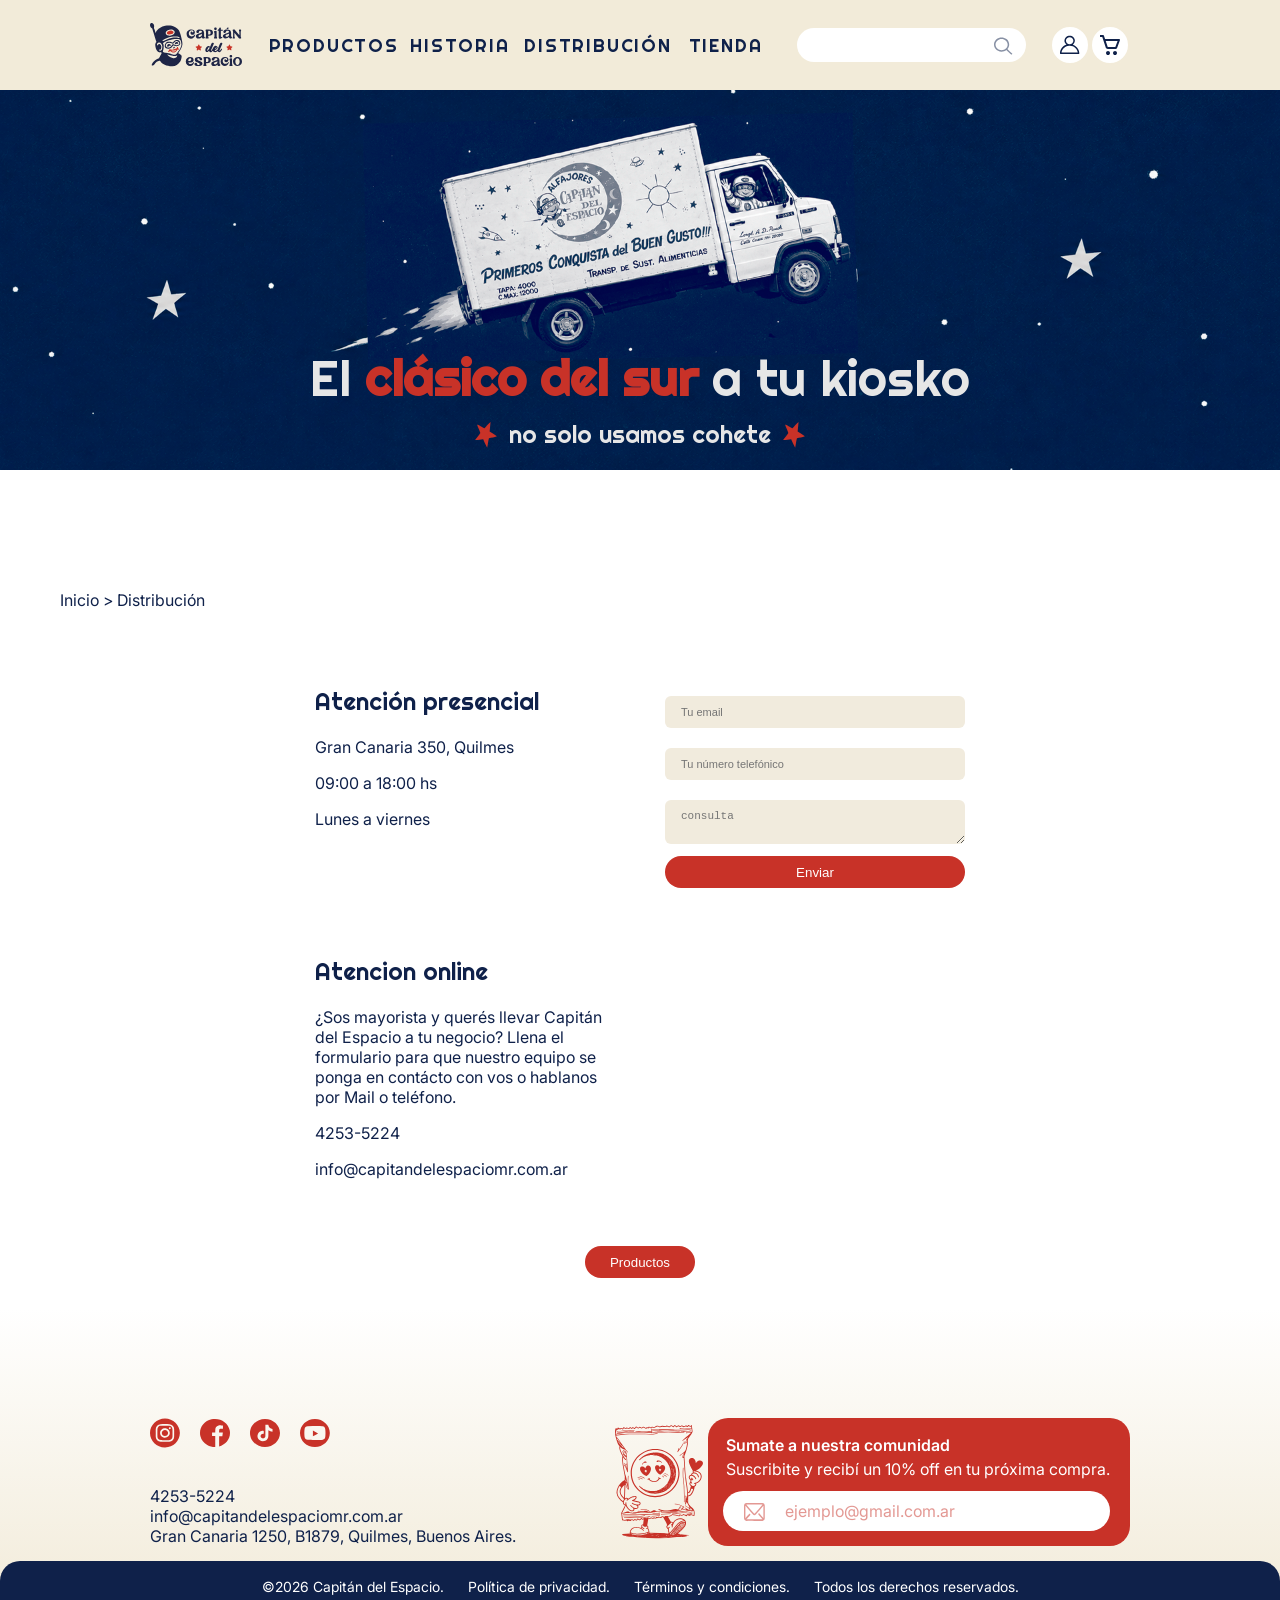
==== commit 7fa94fa7: "arreglo mobile distribucion" ====
--- a/distribucion.html
+++ b/distribucion.html
@@ -70,7 +70,7 @@
         <p class="inicio-distribucion">Inicio > Distribución</p>
 
         <section class=atencion-al-cliente>
-            <article class="atencion presencial">
+            <article class="atencion-presencial">
                 <h2>Atención presencial</h2>
                 <p>Gran Canaria 350, Quilmes</p>
                 <p>09:00 a 18:00 hs</p>
--- a/estilos.css
+++ b/estilos.css
@@ -1472,11 +1472,6 @@
   background: url("images/svg/estrella.svg") no-repeat center / contain;
 }
 
-.inicio-distribucion {
-  text-align: start;
-  margin-left: 60px;
-}
-
 .form-consulta {
   display: flex;
   flex-direction: column;
@@ -1527,10 +1522,7 @@
   background-color: #C83228;
   color: white;
   text-align: center;
-}
-
-.productos a {
-  text-decoration: none;
+  cursor: pointer
 }
 
 .distribucion main {
@@ -1546,6 +1538,19 @@
 
 .atencion-al-cliente h2:hover {
   color: #C83228;
+  cursor: pointer
+}
+
+.inicio-productos {
+  text-align: start;
+  margin-left: 60px;
+  margin-top: 60px;
+}
+
+p.inicio-distribucion {
+  text-align: start;
+  margin-left: 60px;
+  margin-top: 60px
 }
 
 
@@ -1589,10 +1594,6 @@
   align-items: center;
   justify-content: center;
   gap: 10px;
-}
-
-.hero-productos-destacado {
-  color: #C83228;
 }
 
 .hero-productos-subtitulo::before,
@@ -1635,11 +1636,14 @@
   text-align: center;
 }
 
+.productos a {
+  text-decoration: none;
+}
+
 .fruta-destacado {
   color: #0F214A;
   animation: cambioColor 3s infinite;
 }
-
 
 @keyframes cambioColor {
 
@@ -1669,45 +1673,36 @@
   margin-top: 10px;
 }
 
+.sabores-productos h2:hover {
+  color: #C83228;
+  cursor: pointer
+}
+
+.sabores-productos img:hover,
+.alfajor-del-año img:hover {
+  transform: scale(1.1);
+  cursor: pointer;
+}
+
+.alfajor-del-año h2:hover {
+  transform: scale(1.1);
+  cursor: pointer
+}
+
+.sabores-productos article p {
+  margin: 0;
+}
+
 p.inicio-productos {
   text-align: start;
   margin-left: 60px;
   margin-top: 60px
 }
 
-.sabores-productos h2:hover {
-  color: #C83228;
-  cursor: pointer
-}
-
-.sabores-productos img:hover,
-.alfajor-del-año img:hover {
-  transform: scale(1.1);
-  cursor: pointer;
-}
-
-.alfajor-del-año h2:hover {
-  transform: scale(1.1);
-  cursor: pointer
-}
-
-.sabores-productos article p {
-  margin: 0;
-}
-
-.sabores-productos h2 {
-  transition: color 0.3s ease;
-  cursor: pointer;
-}
-
-.sabores-productos h2:hover {
-  color: #C83228;
-}
 
 
 
 /* -----INDEX----- */
-
 .btn-resultado {
   display: inline-flex;
   align-items: center;
@@ -1732,6 +1727,15 @@
   background-color: #A02820;
 }
 
+.hero-historia {
+  padding: 10px 0 40px 0;
+  margin-top: 55px;
+  background: linear-gradient(to bottom, #FFFFFF 0%, #FFFFFF 10%, #F2EBD9 45%);
+  text-align: center;
+  color: #0F214A;
+  width: 100%;
+}
+
 .hero-imagen-contenedor {
   width: 100vw;
   position: relative;
@@ -1756,6 +1760,7 @@
   max-width: 1200px;
   margin: 0 auto;
   padding: 0 20px;
+  text-align: center;
 }
 
 .hero-texto-libre h1 {
@@ -1764,6 +1769,7 @@
   font-size: 32px;
   color: #0F214A;
   margin-bottom: 20px;
+  line-height: 1.2;
 }
 
 .hero-texto-libre h2 {
@@ -1771,6 +1777,7 @@
   font-weight: 400;
   font-size: 20px;
   color: #0F214A;
+  line-height: 1.3;
 }
 
 .h2-decorativo {
@@ -1787,7 +1794,7 @@
 }
 
 .nuestros-clasicos {
-  padding: 20px 20px 80px 20px;
+  padding: 10px 20px 80px 20px;
   background: linear-gradient(to bottom, #F2EBD9 30%, #FFFFFF 100%);
   text-align: center;
   width: 100%;
@@ -1836,13 +1843,13 @@
   transform: translateY(-8px);
 }
 
-/* section del cuestionario-index */
 
 .cuestionario {
   background: linear-gradient(to bottom, #F2EBD9 0%, #FFFFFF 100%);
   color: #0F214A;
   padding-bottom: 80px;
   width: 100%;
+  position: relative;
 }
 
 .tira-titulo {
@@ -1892,6 +1899,11 @@
   margin: 0 auto;
 }
 
+.introduccion {
+  text-align: left;
+  position: relative;
+}
+
 .introduccion h4 {
   font-family: "Inter", sans-serif;
   font-weight: 400;
@@ -1899,6 +1911,7 @@
   color: #0F214A;
   margin-bottom: 15px;
   line-height: 1.4;
+  text-align: left;
 }
 
 .introduccion p {
@@ -1908,11 +1921,20 @@
   font-size: 14px;
   margin-bottom: 25px;
   line-height: 1.5;
+  text-align: left;
+}
+
+.contenedor-btn-resultado {
+  width: 100%;
+  text-align: left;
+  margin-top: 15px;
 }
 
 .introduccion .btn-resultado {
+  display: inline-block;
   font-family: "Inter", sans-serif;
   font-weight: 600;
+  margin-left: 55px;
 }
 
 .cuestionario-card {
@@ -1921,6 +1943,15 @@
   padding: 30px 22px;
   border-radius: 25px;
   box-shadow: 0 10px 30px rgba(0, 0, 0, 0.08);
+  height: 380px;
+  box-sizing: border-box;
+}
+
+.quiz-form {
+  display: flex;
+  flex-direction: column;
+  height: 100%;
+  justify-content: space-between;
 }
 
 .pregunta-texto {
@@ -1930,6 +1961,24 @@
   color: #0F214A;
   margin-bottom: 20px;
   line-height: 1.4;
+  text-align: center;
+}
+
+.control-paso {
+  display: none;
+}
+
+.quiz-paso {
+  display: none;
+  height: 100%;
+  flex-direction: column;
+  justify-content: space-between;
+}
+
+#paso-1:checked~.quiz-form .seccion-paso-1,
+#paso-2:checked~.quiz-form .seccion-paso-2,
+#paso-3:checked~.quiz-form .seccion-paso-3 {
+  display: flex;
 }
 
 .quiz-opciones {
@@ -1986,6 +2035,11 @@
   color: #0F214A;
   flex: 1;
   text-align: center;
+}
+
+.espacio-vacio {
+  width: 28px;
+  height: 28px;
 }
 
 .enlace-flecha {
@@ -2000,16 +2054,95 @@
   height: 28px;
   border-radius: 50%;
   transition: background 0.2s ease;
+  cursor: pointer;
 }
 
 .enlace-flecha:hover {
   background: rgba(200, 50, 40, 0.1);
 }
 
-/* section de reseñas-index */
+.control-modal {
+  display: none;
+}
+
+.modal-overlay {
+  position: fixed;
+  top: 0;
+  left: 0;
+  width: 100vw;
+  height: 100vh;
+  background-color: rgba(0, 0, 0, 0.55);
+  display: none;
+  justify-content: center;
+  align-items: center;
+  z-index: 9999;
+}
+
+.modal-card {
+  background: #FFFDF9;
+  color: #0F214A;
+  width: 90%;
+  max-width: 620px;
+  min-height: 380px;
+  padding: 60px 50px;
+  border-radius: 25px;
+  box-shadow: 0 15px 40px rgba(0, 0, 0, 0.25);
+  position: relative;
+  text-align: center;
+  display: flex;
+  flex-direction: column;
+  justify-content: center;
+  gap: 20px;
+}
+
+.modal-titulo {
+  font-family: "Righteous", sans-serif;
+  font-size: 24px;
+  color: #0F214A;
+  margin: 0;
+  line-height: 1.3;
+}
+
+.modal-texto {
+  font-family: "Inter", sans-serif;
+  font-size: 16px;
+  color: #0F214A;
+  margin: 0;
+  line-height: 1.5;
+}
+
+.modal-cerrar {
+  position: absolute;
+  top: 20px;
+  right: 25px;
+  font-family: "Inter", sans-serif;
+  font-size: 26px;
+  font-weight: bold;
+  color: #C83228;
+  cursor: pointer;
+  transition: transform 0.2s ease;
+}
+
+.modal-cerrar:hover {
+  transform: scale(1.1);
+}
+
+#p1-opcion1:checked~#ver-resultado:checked~.modal-triple-negro {
+  display: flex;
+}
+
+#p1-opcion2:checked~#ver-resultado:checked~.modal-membrillo {
+  display: flex;
+}
+
+#p1-opcion3:checked~#ver-resultado:checked~.modal-doble-blanco {
+  display: flex;
+}
+
+/* section de reseñas */
 
 .publicidad {
-  padding: 80px 150px;
+  padding: 60px 20px 100px 20px;
   background: #FFFFFF;
   text-align: center;
 }
@@ -2018,64 +2151,85 @@
   font-family: "Righteous", sans-serif;
   font-weight: 400;
   color: #0F214A;
-  margin-bottom: 50px;
+  margin-bottom: 60px;
   font-size: 28px;
 }
 
 .comentarios {
-  display: grid;
-  grid-template-columns: repeat(2, 1fr);
-  gap: 40px;
-  max-width: 900px;
+  position: relative;
+  max-width: 950px;
+  height: 480px;
   margin: 0 auto;
 }
 
 .comentario-item {
+  position: absolute;
   display: flex;
   flex-direction: column;
   align-items: center;
-  position: relative;
-  margin-top: 40px;
+  width: 280px;
+}
+
+.comentario-item:nth-child(1) {
+  top: 0px;
+  left: 31%;
+}
+
+.comentario-item:nth-child(2) {
+  top: 180px;
+  left: 0px;
+}
+
+.comentario-item:nth-child(3) {
+  top: 240px;
+  left: 36%;
+}
+
+.comentario-item:nth-child(4) {
+  top: 110px;
+  right: 2%;
 }
 
 .comentario-avatar {
-  width: 80px;
-  height: 80px;
+  width: 90px;
+  height: 90px;
   border-radius: 50%;
   object-fit: cover;
-  position: absolute;
-  top: -40px;
   border: 4px solid #FFFFFF;
-  box-shadow: 0 4px 10px rgba(0, 0, 0, 0.15);
+  box-shadow: 0 4px 12px rgba(0, 0, 0, 0.12);
+  margin-bottom: -35px;
   z-index: 2;
+  background-color: #F2EBD9;
 }
 
 .comentario-burbuja {
   background: #C83228;
   color: #FFFFFF;
-  padding: 55px 25px 25px 25px;
-  border-radius: 30px;
-  width: 100%;
-  box-shadow: 0 8px 20px rgba(200, 50, 40, 0.25);
+  padding: 45px 20px 20px 20px;
+  border-radius: 35px;
+  width: 100%;
+  box-sizing: border-box;
+  box-shadow: 0 8px 25px rgba(200, 50, 40, 0.22);
   display: flex;
   flex-direction: column;
-  gap: 10px;
+  gap: 8px;
+  text-align: center;
 }
 
 .comentario-burbuja p {
   font-family: "Inter", sans-serif;
   font-style: italic;
   margin: 0;
-  font-size: 15px;
+  font-size: 14.5px;
+  line-height: 1.4;
 }
 
 .comentario-autor {
   font-family: "Righteous", sans-serif;
-  font-size: 16px;
+  font-size: 15px;
   letter-spacing: 0.05em;
-  margin-top: 5px;
-}
-
+  margin-top: 4px;
+}
 
 
 
@@ -2236,10 +2390,13 @@
   outline: none;
 }
 
+
+
+
 /*------HISTORIA------*/
 
 .hero-historia {
-  margin-top: 120px;
+  margin-top: 120;
   position: relative;
   width: 100%;
   height: 100%;
@@ -2249,7 +2406,7 @@
   height: 100%;
   width: 100%;
   display: none;
-  margin-top: 120px;
+  margin-top: 51px;
 }
 
 .hero-historia-imagen.activa {
@@ -2525,7 +2682,7 @@
   width: 100px;
   height: auto;
   z-index: 2;
-  transition: top 0.8s ease, left 0.8s ease, right 0.8s ease;
+  transition: top 0.8s ease, left 0.8s ease, right 0.8s ease, transform 0.8s ease;
   transform: rotate(0deg);
 }
 
@@ -2535,85 +2692,99 @@
 }
 
 .historia-linea-de-tiempo-cohete.posicion-1963 {
-  left: 13%;
-  top: 48%;
+  left: 12%;
+  top: 47%;
+  transform: rotate(30deg);
 }
 
 .historia-linea-de-tiempo-cohete.posicion-1972 {
-  left: 17%;
-  top: 27%;
+  left: 15%;
+  top: 24%;
+  transform: rotate(70deg);
 }
 
 .historia-linea-de-tiempo-cohete.posicion-1974 {
-  left: 33%;
-  top: 12%;
+  left: 32%;
+  top: 9%;
+  transform: rotate(110deg);
 }
 
 .historia-linea-de-tiempo-cohete.posicion-2012 {
-  left: 67%;
-  top: 12%;
+  left: 58%;
+  top: 8%;
+  transform: rotate(150deg);
 }
 
 .historia-linea-de-tiempo-cohete.posicion-2018 {
-  left: 83%;
-  top: 27%;
+  left: 75%;
+  top: 21%;
+  transform: rotate(190deg);
 }
 
 .historia-linea-de-tiempo-cohete.posicion-2022 {
-  left: 87%;
-  top: 48%;
+  left: 80%;
+  top: 43%;
+  transform: rotate(230deg);
 }
 
 .historia-linea-de-tiempo-cohete.posicion-2026 {
-  left: 82%;
-  top: 68%;
+  left: 75%;
+  top: 63%;
+  transform: rotate(260deg);
 }
 
 /* ----- CARRITO ----- */
-.carrito-fondo {
-  position: fixed;
-  inset: 0;
-  z-index: 90;
-  background: rgba(0, 0, 0, 0.4);
-  opacity: 0;
-  visibility: hidden;
-  transition: opacity 0.3s ease, visibility 0s linear 0.3s;
-}
-
-.carrito-fondo.abierto {
-  opacity: 1;
-  visibility: visible;
-  transition: opacity 0.3s ease, visibility 0s;
-}
-
 .carrito {
   position: fixed;
   top: 20px;
   right: 20px;
-  z-index: 100;
-  display: flex;
-  flex-direction: column;
+  left: auto;
+  bottom: auto;
+  margin: 0;
   width: 690px;
   height: 670px;
   max-width: calc(100vw - 40px);
   max-height: calc(100vh - 40px);
   padding: 60px 60px 64px;
   overflow-y: auto;
+  border: 0;
   border-radius: 20px;
   background: #F2EBD9;
   color: #0F214A;
   transform: translateX(calc(100% + 40px));
-  visibility: hidden;
-  transition: transform 0.35s ease, visibility 0s linear 0.35s;
-}
-
-.carrito.abierto {
+  transition: transform 0.35s ease, display 0.35s allow-discrete, overlay 0.35s allow-discrete;
+}
+
+.carrito[open] {
+  display: flex;
+  flex-direction: column;
   transform: translateX(0);
-  visibility: visible;
-  transition: transform 0.35s ease, visibility 0s;
-}
-
-body:has(.carrito.abierto) {
+}
+
+@starting-style {
+  .carrito[open] {
+    transform: translateX(calc(100% + 40px));
+  }
+}
+
+/* fondo */
+.carrito::backdrop {
+  background: rgba(0, 0, 0, 0.4);
+  opacity: 0;
+  transition: opacity 0.3s ease, display 0.3s allow-discrete, overlay 0.3s allow-discrete;
+}
+
+.carrito[open]::backdrop {
+  opacity: 1;
+}
+
+@starting-style {
+  .carrito[open]::backdrop {
+    opacity: 0;
+  }
+}
+
+body:has(.carrito[open]) {
   overflow: hidden;
 }
 
@@ -2763,6 +2934,7 @@
 
 
 /* MOBILE*/
+
 /* computadoras y tablets */
 @media (max-width: 1200px) {
   :root {
@@ -2773,14 +2945,30 @@
 /* celulares */
 @media (max-width: 500px) {
 
-  :root {
-    --margen-lateral: 20px;
+  /*----- GENERALES -----*/
+  body {
+    padding-top: 70px;
+    overflow-x: clip;
+  }
+
+  img,
+  iframe,
+  video {
+    max-width: 100%;
+  }
+
+  .hero-tienda,
+  .hero-distribucion,
+  .hero-productos,
+  .hero-historia,
+  .hero-historia-imagen {
+    margin-top: 0;
   }
 
   /*----- FUENTES -----*/
   h1 {
     font-size: 20px;
-    line-height: 18px;
+    line-height: 1.2;
   }
 
   h2 {
@@ -2801,24 +2989,44 @@
     font-size: 14px;
   }
 
+
+
   /*----- HEADER -----*/
-  body {
-    padding-top: 85px;
+  .encabezado {
+    padding: 7px 22px 8px;
+    height: 70px;
+    box-sizing: border-box;
   }
 
   .encabezado-interior {
     display: grid;
     grid-template-columns: 40px 1fr auto;
-    column-gap: 12px;
+    column-gap: 8px;
+    align-items: center;
+  }
+
+  .encabezado-menu {
+    grid-column: 1;
+    grid-row: 1;
   }
 
   .encabezado-logo {
+    grid-column: 2;
+    grid-row: 1;
     justify-self: center;
   }
 
   .encabezado-logo img {
-    width: 97px;
-    height: auto;
+    height: 55px;
+    width: auto;
+  }
+
+  .acciones {
+    grid-column: 3;
+    grid-row: 1;
+    display: flex;
+    justify-content: flex-end;
+    gap: 8px;
   }
 
   /* botón hamburguesa */
@@ -2829,7 +3037,7 @@
     height: 40px;
     border-radius: 50%;
     background:
-      linear-gradient(#0F214A, #0F214A) center / 22px 2px no-repeat,
+      linear-gradient(#0F214A, #0F214A) center / 20px 2px no-repeat,
       #FFFFFF;
     cursor: pointer;
     transition: background-size 0.2s ease;
@@ -2839,8 +3047,8 @@
   .encabezado-menu::after {
     content: "";
     position: absolute;
-    left: 9px;
-    width: 22px;
+    left: 10px;
+    width: 20px;
     height: 2px;
     border-radius: 2px;
     background: #0F214A;
@@ -2848,11 +3056,11 @@
   }
 
   .encabezado-menu::before {
-    top: 12px;
+    top: 13px;
   }
 
   .encabezado-menu::after {
-    top: 26px;
+    top: 25px;
   }
 
   .encabezado-casilla:checked+.encabezado-menu {
@@ -2860,12 +3068,12 @@
   }
 
   .encabezado-casilla:checked+.encabezado-menu::before {
-    top: 19px;
+    top: 26px;
     transform: rotate(45deg);
   }
 
   .encabezado-casilla:checked+.encabezado-menu::after {
-    top: 19px;
+    top: 26px;
     transform: rotate(-45deg);
   }
 
@@ -2874,63 +3082,162 @@
     outline-offset: 3px;
   }
 
-  /* panel desplegable con nav + buscador */
+  /* menu desplegable con el nav */
   .panel {
     display: none;
     position: absolute;
-    top: 100%;
+    top: 0;
     left: 0;
-    right: 0;
-    padding: 10px 20px 20px;
+
+    width: 281px;
+    height: 390px;
+    max-height: 390px;
+
+    box-sizing: border-box;
+    padding: 80px 23px 20px 23px;
+
     background: #F2EBD9;
+    border-radius: 0 0 35px 0;
+    box-shadow: 4px 4px 15px rgba(0, 0, 0, 0.15);
+
+    z-index: 1000;
+    flex-direction: column;
   }
 
   .encabezado-casilla:checked~.panel {
+    display: flex;
+  }
+
+  .encabezado-casilla:checked+.encabezado-menu {
     display: block;
-  }
-
-  .encabezado:has(.encabezado-casilla:checked) {
-    background: #F2EBD9;
-  }
-
-  .navegacion-lista {
+    position: absolute;
+
+    top: 39px;
+    left: 242px;
+    right: auto;
+
+    width: 16px;
+    height: 16px;
+
+    background: url("images/svg/cerrar.svg") center / 16px 16px no-repeat;
+
+    z-index: 1100;
+    cursor: pointer;
+  }
+
+  .encabezado-casilla:checked+.encabezado-menu::before,
+  .encabezado-casilla:checked+.encabezado-menu::after {
+    display: none;
+    content: none;
+  }
+
+  .panel .navegacion {
+    display: block;
+    width: 100%;
+
+    margin: 0;
+    padding: 0;
+  }
+
+  .panel .navegacion-lista {
+    display: flex;
     flex-direction: column;
+    justify-content: flex-start;
+    align-items: stretch;
+
     gap: 0;
-  }
-
-  .navegacion-enlace {
-    justify-content: flex-start;
-    width: auto;
+
+    width: 100%;
+
+    margin: 0;
+    padding: 0;
+
+    list-style: none;
+  }
+
+  .panel .navegacion-lista li {
+    display: block;
+
+    width: 100%;
+
+    margin: 0;
+    padding: 0;
+  }
+
+  .panel .navegacion-lista .navegacion-enlace {
+    display: block;
+    width: 100%;
     height: auto;
-    padding: 14px 0;
+    min-height: 0;
+    box-sizing: border-box;
+    margin: 0 0 20px 0;
+    padding: 0 0 20px 0;
+    font-family: "Righteous", sans-serif;
     font-size: 16px;
-  }
-
-  .navegacion-enlace:hover,
-  .navegacion-enlace:focus-visible,
-  .navegacion-enlace:active,
-  .navegacion-enlace[aria-current="page"] {
-    background-image: none;
-  }
-
-  .buscador {
+    line-height: 20px;
+    letter-spacing: 0.05em;
+    text-align: left;
+    text-transform: uppercase;
+    color: #0F214A;
+    text-decoration: none;
+    flex: none;
+    align-items: initial;
+    justify-content: initial;
+    background: none !important;
+    background-image: none !important;
+    border: none;
+    border-bottom: 2px solid #C83228;
+    border-radius: 0;
+  }
+
+  .panel .navegacion-enlace:hover,
+  .panel .navegacion-enlace:focus,
+  .panel .navegacion-enlace:focus-visible {
+    background: none !important;
+    background-image: none !important;
+
+    color: #0F214A;
+  }
+
+  .panel .navegacion-lista li:last-child .navegacion-enlace {
+    border-bottom: none;
+    margin-bottom: 0;
+  }
+
+  /* buscador */
+
+  .panel .buscador {
+    position: relative;
+
+    display: block;
     width: 100%;
-    margin-top: 12px;
-  }
-
-  .buscador-campo {
-    height: 40px;
-  }
-
-  .buscador-boton {
-    height: 40px;
-  }
-
-  /* inicio sesion */
+
+    flex: none;
+
+    margin-top: 0;
+  }
+
+  .panel .buscador-campo {
+    width: 100%;
+    height: 36px;
+
+    box-sizing: border-box;
+  }
+
+  .panel .buscador-boton {
+    height: 36px;
+  }
+
+
+  /* POP-UP inicio sesion */
 
   .inicio-sesion {
-    width: 350px;
+    width: calc(100vw - 44px);
+    max-width: 400px;
     height: 640px;
+    max-height: calc(100dvh - 32px);
+    box-sizing: border-box;
+    overflow-y: auto;
   }
 
   .inicio-sesion[open] {
@@ -2944,10 +3251,16 @@
   .inicio-sesion-cerrar {
     top: 20px;
     right: 20px;
+    width: 16px;
+    height: 16px;
+    min-width: 16px;
+    min-height: 16px;
+    padding: 0;
+    background-size: 16px 16px;
   }
 
   .inicio-sesion-contenido {
-    padding: 40px 20px 30px;
+    padding: 40px 20px 24px;
   }
 
   .inicio-sesion-superior,
@@ -2962,17 +3275,19 @@
   .inicio-sesion-google,
   .inicio-sesion-entrada,
   .inicio-sesion-boton {
-    height: 50px;
+    height: 42px;
+    box-sizing: border-box;
+
   }
 
   .inicio-sesion-google-logo {
-    top: 14px;
-    left: 20px;
+    top: 10px;
+    left: 16px;
   }
 
   .inicio-sesion-entrada {
-    padding-left: 70px;
-    font-size: 14px;
+    padding-left: 55px;
+    font-size: 13px;
   }
 
   .inicio-sesion-entrada-email {
@@ -2980,23 +3295,121 @@
   }
 
   .inicio-sesion-entrada-clave {
-    background-position: 24px center;
+    background-position: 20px center;
   }
 
   .inicio-sesion-olvido {
+    font-size: 13px;
+  }
+
+  .inicio-sesion-boton {
+    font-size: 15px;
+  }
+
+  .inicio-sesion-crear {
     font-size: 14px;
   }
 
-  .inicio-sesion-boton {
+  .inicio-sesion-linea {
+    margin: 24px 0;
+  }
+
+  /*----- CARRITO -----*/
+
+  .carrito {
+    top: 22px;
+    right: 22px;
+    width: calc(100vw - 44px);
+    height: auto;
+    max-height: calc(100vh - 44px);
+    box-sizing: border-box;
+    padding: 20px 20px 24px;
+    overflow-y: auto;
+    display: flex;
+    flex-direction: column;
+  }
+
+  .carrito-cerrar {
+    position: absolute;
+    top: 20px;
+    right: 20px;
+    width: 16px;
+    height: 16px;
+    min-width: 16px;
+    min-height: 16px;
+    padding: 0;
+    background-size: 16px 16px;
+  }
+
+  .carrito-titulo {
+    margin-top: 0;
+    margin-bottom: 20px;
+    margin-right: 30px;
+  }
+
+  .carrito-producto {
+    display: flex;
+    flex-direction: column;
+    align-items: flex-start;
+    width: 100%;
+    gap: 12px;
+    margin-bottom: 0;
+  }
+
+  .carrito-producto-transferencia {
+    margin-bottom: 0;
+  }
+
+  .carrito-producto-foto {
+    width: 150px;
+    height: 150px;
+    border-radius: 12px;
+    object-fit: cover;
+  }
+
+  .carrito-unidades {
+    display: flex;
+    align-items: center;
+    justify-content: center;
+    width: 100%;
+    max-width: 235px;
+    height: 40px;
+    gap: 70px;
+
+  }
+
+  .carrito-unidades button {
+    width: 28px;
+    height: 28px;
+    min-width: 28px;
+    min-height: 28px;
+    padding: 0;
+    margin: 0;
     font-size: 16px;
-  }
-
-  .inicio-sesion-crear {
-    font-size: 15px;
-  }
-
-  .inicio-sesion-linea {
-    margin: 40px 0;
+    line-height: 1;
+  }
+
+  .carrito-nota {
+    text-align: left;
+    margin-bottom: 20px;
+
+  }
+
+
+  .carrito-total {
+    display: flex;
+    align-items: center;
+    justify-content: space-between;
+    width: 100%;
+    height: 44px;
+    box-sizing: border-box;
+    padding: 0 10px;
+  }
+
+  .carrito-boton {
+    width: 100%;
+    height: 42px;
+    font-size: 14px;
   }
 
 
@@ -3008,7 +3421,7 @@
 
   .hero-tienda-textos {
     gap: 20px;
-    padding: 40px 20px;
+    padding: 20px 22px;
   }
 
   .hero-tienda-subtitulo {
@@ -3023,6 +3436,16 @@
   }
 
   /*----- TIENDA: MERCH -----*/
+
+  .merch {
+    margin-top: 40px;
+    padding: 0 22px;
+  }
+
+  .merch-titulo {
+    margin-bottom: 30px;
+  }
+
   .merch-productos {
     grid-template-columns: 1fr;
     gap: 40px;
@@ -3032,14 +3455,23 @@
     max-width: 100%;
   }
 
-  /*----- TIENDA: SECTION BOTONES -----*/
+  /*----- section botones -----*/
   .section-botones {
     grid-template-columns: 1fr;
     gap: 20px;
-    padding: 75px 20px;
-  }
-
-  /*----- TIENDA: PREGUNTAS FRECUENTES -----*/
+    padding: 75px 22px;
+  }
+
+  /*----- section preguntas frecuentes -----*/
+
+  .preguntas-frecuentes {
+    padding: 0 22px;
+  }
+
+  .preguntas-frecuentes-titulo {
+    margin-bottom: 30px;
+  }
+
   .preguntas-frecuentes-contenido {
     grid-template-columns: 1fr;
     gap: 30px;
@@ -3060,13 +3492,13 @@
   }
 
   .preguntas-frecuentes-ilustracion {
-    justify-self: center;
-    width: 70%;
+    display: none;
   }
 
   /*----- FICHA PRODUCTO MUG -----*/
   .producto-mug {
-    padding: 40px 20px 0;
+    margin-top: 0;
+    padding: 40px 22px 0;
   }
 
   .producto-mug-ilustracion {
@@ -3076,6 +3508,15 @@
   .producto-mug-articulos {
     grid-template-columns: 1fr;
     gap: 40px;
+  }
+
+  .carrusel-mug-flechas {
+    padding: 0 12px;
+  }
+
+  .carrusel-mug-flecha {
+    width: 40px;
+    height: 40px;
   }
 
   .precio-mug-acciones {
@@ -3122,16 +3563,12 @@
   /* también */
   .tambien {
     margin-top: 75px;
-    padding: 0 20px 75px;
+    padding: 0 22px 75px;
   }
 
   .tambien-productos {
-    flex-direction: column;
+    grid-template-columns: 1fr;
     gap: 40px;
-  }
-
-  .tambien-producto {
-    width: 100%;
   }
 
   .tambien-producto-transferencia {
@@ -3149,7 +3586,8 @@
 
   /*----- REGISTRO -----*/
   .seccion-registro {
-    padding: 40px var(--margen-lateral) 0;
+    margin-top: 0;
+    padding: 40px 22px 0;
   }
 
   .seccion-registro-ilustracion {
@@ -3180,6 +3618,7 @@
   .footer-contenido {
     flex-direction: column;
     gap: 30px;
+    padding: 0 22px;
   }
 
   .footer-info {
@@ -3187,8 +3626,11 @@
     justify-content: flex-start;
   }
 
+  .footer-contacto {
+    overflow-wrap: anywhere;
+  }
+
   .footer-suscripcion {
-    flex: none;
     width: 100%;
     min-width: 0;
   }
@@ -3205,34 +3647,379 @@
     flex-wrap: wrap;
     height: auto;
     gap: 8px 16px;
-    padding: 14px 20px;
+    padding: 14px 22px;
     text-align: center;
   }
 
-
-  /*-------productos--------*/
-
-  .sabores-productos {
+  /*distribucion*/
+
+  .hero-distribucion-imagen {
+    aspect-ratio: auto;
+    min-height: 220px;
+  }
+
+  .distribucion {
     display: flex;
     flex-direction: column;
-    gap: 50px;
-  }
-
-  .hero-productos-imagen {
-    height: 300px;
-  }
-
-  .hero-productos-titulos {
+  }
+
+  .atencion-al-cliente {
+    display: flex;
+    flex-direction: column;
+    align-items: center;
+    gap: 17px;
+    text-align: center;
+  }
+
+  .atencion-online {
+    margin: 50px 22px 0 22px
+  }
+
+  p.inicio-distribucion {
+    margin-top: 0
+  }
+
+  .atencion-presencial {
+    display: flex;
+    flex-direction: column;
+    align-items: center;
+    gap: 6px;
+  }
+
+  .atencion-presencial p {
+    margin: 0;
+  }
+
+  .form-distribucion {
+    display: flex;
+    flex-direction: column;
+    align-items: center;
+    gap: 0px;
+  }
+
+  .form-distribucion input,
+  .form-distribucion textarea {
     width: 100%;
-    position: absolute;
-    top: 50%;
-    left: 50%;
-    transform: translate(-50%, -50%);
-    text-align: center;
-}
-
-}
-
+    max-width: 280px;
+    box-sizing: border-box;
+  }
+
+  .button-productos {
+    display: block;
+    margin-top:20px;
+    margin-bottom:20px
+  }
+
+
+
+/*-------productos--------*/
+
+.hero-productos-imagen {
+  aspect-ratio: auto;
+  min-height: 220px;
+}
+
+.hero-productos-titulos {
+  padding: 15px 22px;
+}
+
+.sabores-productos {
+  display: flex;
+  flex-direction: column;
+  gap: 50px;
+  padding: 0 22px;
+}
+
+.hero-productos-imagen {
+  height: 300px;
+}
+
+.hero-productos-titulos {
+  width: 100%;
+  position: absolute;
+  top: 38%;
+  left: 50%;
+  transform: translate(-50%, -50%);
+  text-align: center;
+}
+
+
+
+/* index-mobile */
+
+.hero-texto-libre {
+  padding: 0 22px;
+}
+
+.nuestros-clasicos {
+  padding: 10px 22px 80px;
+}
+
+.clasicos-contenido-tarjeta {
+  padding: 40px 20px;
+}
+
+.cuestionario-grid {
+  grid-template-columns: 1fr;
+  gap: 30px;
+  padding: 30px 22px 0;
+}
+
+.cuestionario-card {
+  width: 100%;
+  height: auto;
+  min-height: 380px;
+}
+
+.contenedor-btn-resultado {
+  padding-left: 0;
+  justify-content: center;
+}
+
+.introduccion .btn-resultado {
+  margin-left: 0;
+}
+
+.modal-card {
+  padding: 50px 24px 40px;
+}
+
+.publicidad {
+  padding: 60px 22px 100px;
+}
+
+.comentarios {
+  position: static;
+  height: auto;
+  display: flex;
+  flex-direction: column;
+  gap: 40px;
+  max-width: 100%;
+  padding: 0 10px;
+}
+
+.comentario-item {
+  position: static;
+  width: 100%;
+}
+
+
+/*----- HISTORIA -----*/
+/* HERO */
+
+.hero-historia {
+  margin-top: 0;
+  padding: 0 0 30px;
+  height: auto;
+  background: none;
+  background-image: none;
+}
+
+.hero-historia-imagen {
+  margin-top: 0;
+}
+
+.hero-historia-imagen.activa {
+  display: block;
+  width: 100%;
+  height: 260px;
+  min-height: 260px;
+  object-fit: cover;
+  margin-top: 0;
+}
+
+.hero-historia-textos {
+  left: 0;
+  right: 0;
+  width: 100%;
+  gap: 16px;
+  padding: 0 22px;
+  box-sizing: border-box;
+}
+
+.hero-historia-titulo {
+  letter-spacing: 0.08em;
+}
+
+.hero-historia-subtitulo {
+  letter-spacing: 0.1em;
+}
+
+.hero-historia-anterior,
+.hero-historia-siguiente {
+  font-size: 28px;
+}
+
+.hero-historia-anterior {
+  left: 8px;
+}
+
+.hero-historia-siguiente {
+  right: 8px;
+}
+
+
+/* QUIÉNES SOMOS */
+
+.historia-ruta {
+  margin: 0;
+  padding: 0 22px;
+}
+
+.historia-quienes-somos {
+  margin-top: 0;
+  padding-top: 0;
+}
+
+.historia-quienes-somos-contenido {
+  flex-direction: column;
+  gap: 30px;
+  padding: 0 22px;
+}
+
+.historia-quienes-somos-textos {
+  width: 100%;
+  height: auto;
+}
+
+.historia-quienes-somos-textos h4 {
+  width: 100%;
+}
+
+.historia-quienes-somos-imagen {
+  width: 100%;
+  aspect-ratio: 4 / 3;
+  object-fit: cover;
+}
+
+
+/* NUESTROS COMIENZOS */
+
+.historia-nuestros-comienzos {
+  height: auto;
+  flex-direction: column;
+  align-items: stretch;
+  gap: 30px;
+  padding: 60px 22px;
+}
+
+.historia-nuestros-comienzos-parrafos {
+  width: 100%;
+}
+
+
+/* POR QUÉ CAPITANES */
+
+.historia-porque-capitanes {
+  flex-direction: column;
+  gap: 30px;
+  padding: 40px 22px 0;
+}
+
+.historia-porque-capitanes-textos {
+  margin-top: 0;
+}
+
+.historia-porque-capitanes-parrafos {
+  width: 100%;
+}
+
+.historia-porque-capitanes img {
+  display: none !important;
+}
+
+/* LÍNEA DE TIEMPO */
+
+.historia-linea-de-tiempo {
+  height: auto;
+  min-height: 0;
+  padding: 50px 22px;
+  box-sizing: border-box;
+}
+
+.historia-linea-de-tiempo-contenedor {
+  width: 100%;
+  height: auto;
+  min-height: 0;
+  display: flex;
+  flex-direction: column;
+  align-items: center;
+  justify-content: center;
+  gap: 25px;
+}
+
+/* Ocultar la ilustración SVG de fondo */
+.historia-linea-de-tiempo-luna {
+  display: none;
+}
+
+/* Años: quedan por fuera de la ilustración */
+.historia-linea-de-tiempo-fechas {
+  position: relative;
+  width: 100%;
+  height: auto;
+  display: flex;
+  flex-wrap: wrap;
+  justify-content: center;
+  align-items: center;
+  gap: 10px 18px;
+  order: 1;
+}
+
+.historia-linea-de-tiempo-fechas button {
+  position: static;
+  font-size: 14px;
+  line-height: 1.2;
+  padding: 5px 7px;
+  transform: none;
+}
+
+/* El año seleccionado se destaca */
+.historia-linea-de-tiempo-fechas button.activo {
+  font-size: 17px;
+  font-weight: 700;
+  transform: none;
+}
+
+/* Evitar que los estilos hover agranden los años */
+.historia-linea-de-tiempo-fechas button:hover {
+  transform: none;
+}
+
+/* Año seleccionado y descripción */
+.historia-linea-de-tiempo-contenido {
+  position: relative;
+  top: auto;
+  left: auto;
+  transform: none;
+  width: 100%;
+  display: flex;
+  flex-direction: column;
+  align-items: center;
+  text-align: center;
+  order: 2;
+}
+
+.historia-linea-de-tiempo-contenido h2 {
+  font-size: 38px;
+  line-height: 1.1;
+  margin: 0 0 12px;
+}
+
+.historia-linea-de-tiempo-contenido p {
+  width: 100%;
+  max-width: 320px;
+  font-size: 15px;
+  line-height: 1.6;
+  margin: 0;
+}
+
+/* Cohete */
+.historia-linea-de-tiempo-cohete {
+  display: none;
+}
+
+}
 
 @media (prefers-reduced-motion: reduce) {
   * {
